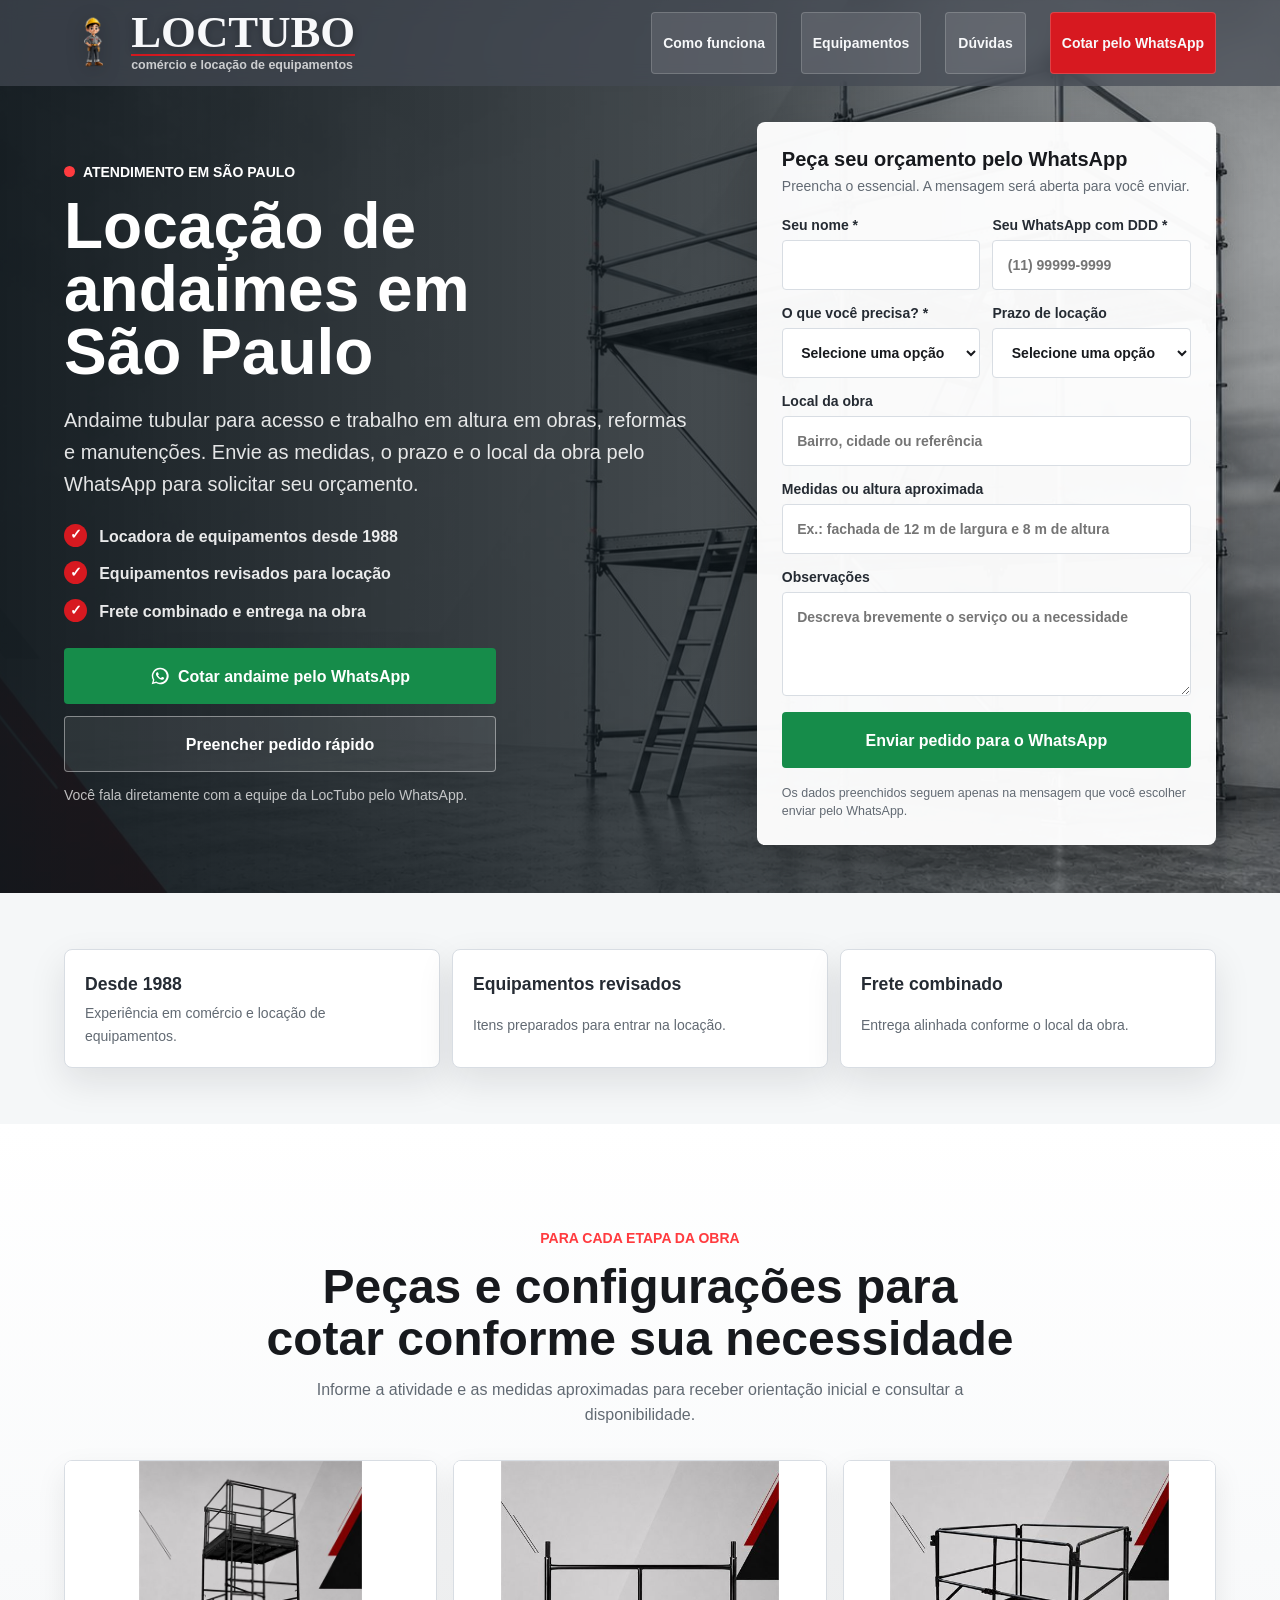
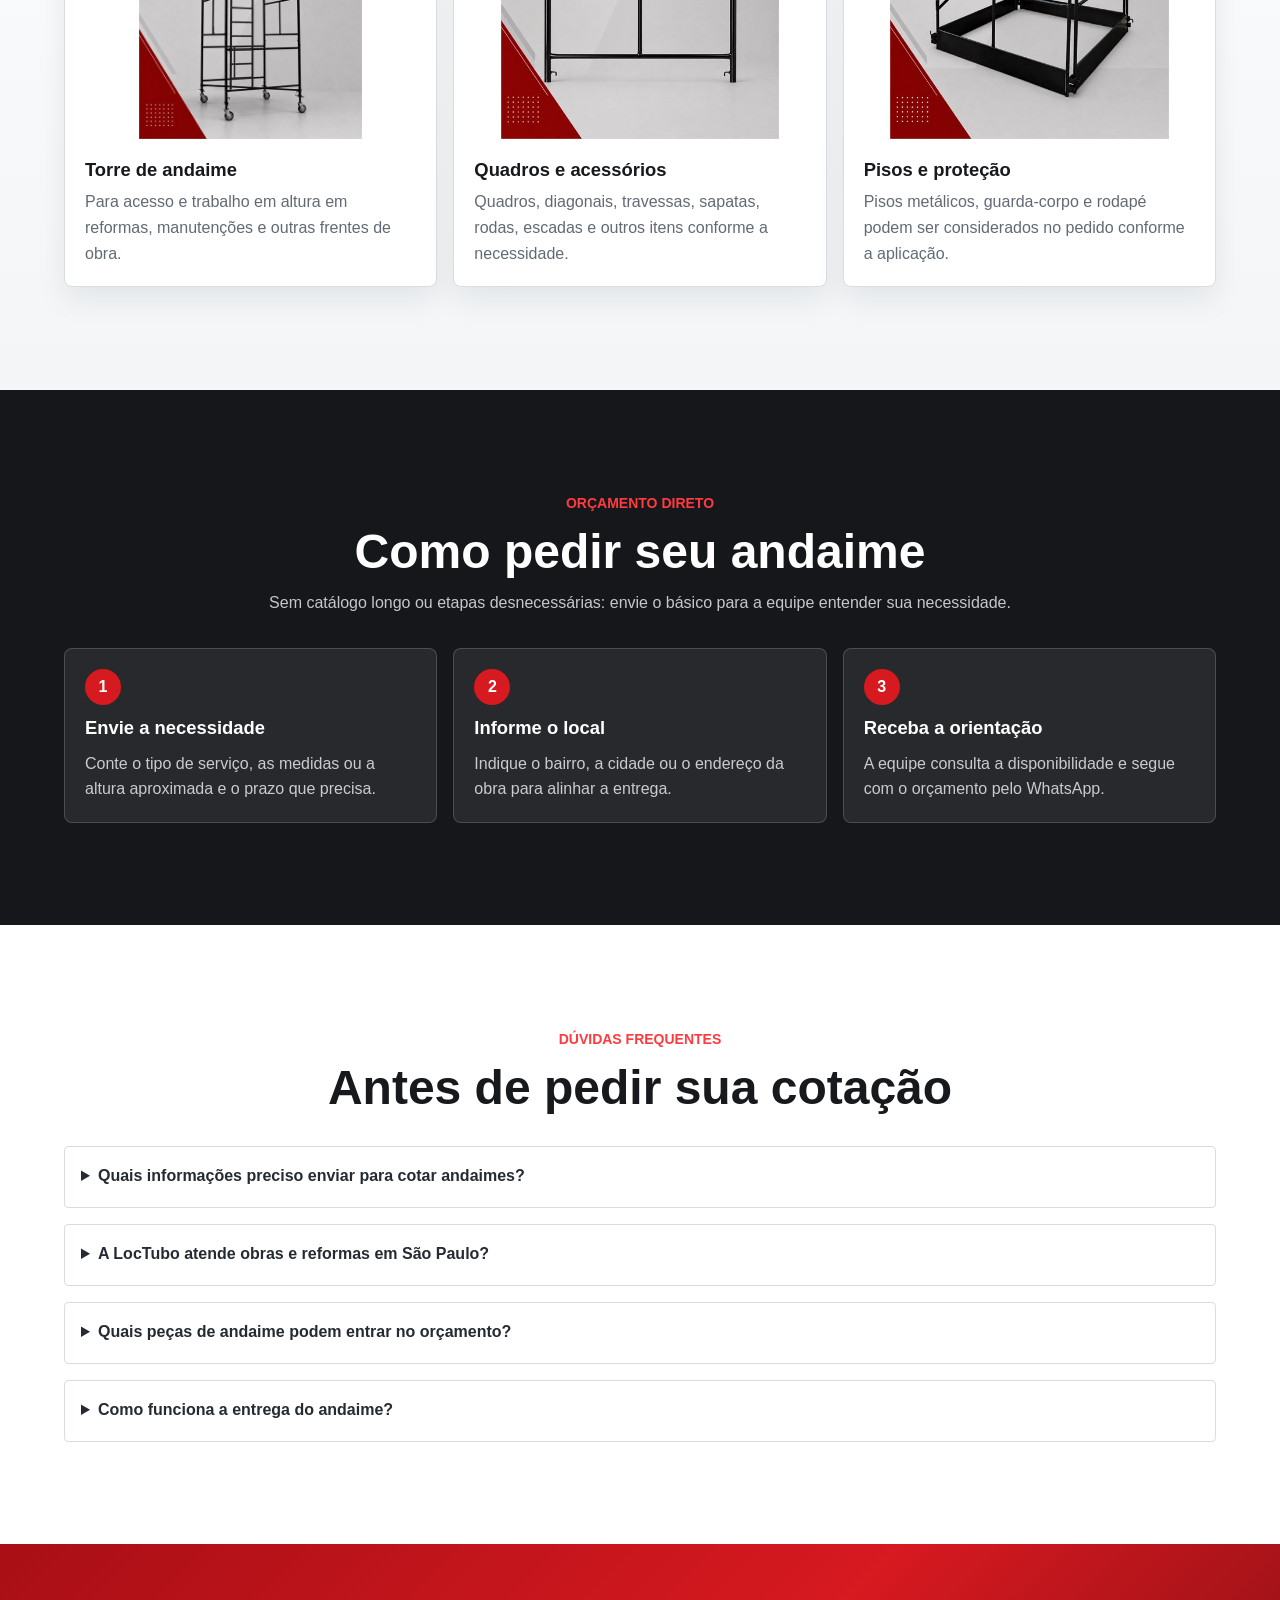
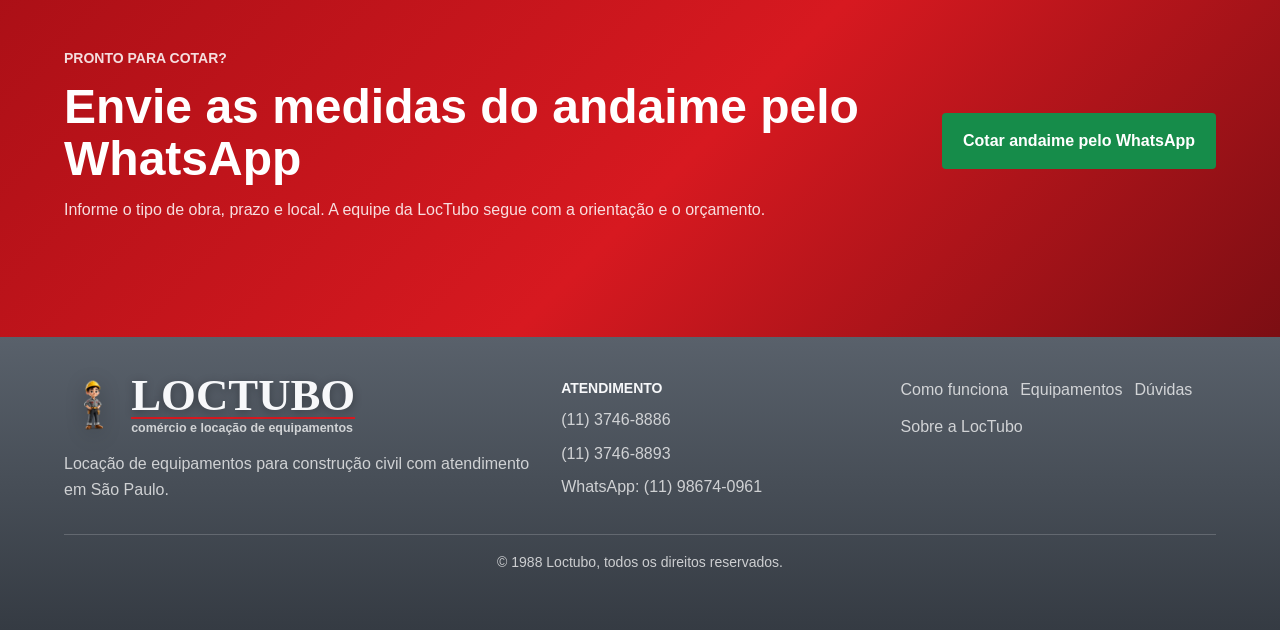
==== locacao-andaimes-sao-paulo.html @ 943aef61 "feat(marketing): prepara campanhas e conversões Adiciona quatro landing pages de campanha, eventos d" ====
<!doctype html>
<html lang="pt-BR">
  <head>
    <meta charset="utf-8">
    <meta name="viewport" content="width=device-width, initial-scale=1">
    <meta
      name="description"
      content="Locação de andaimes em São Paulo para obras, reformas e manutenções. Envie medidas, prazo e local pelo WhatsApp da LocTubo para solicitar seu orçamento."
    >
    <meta name="robots" content="index,follow">
    <meta name="theme-color" content="#10181d">
    <link rel="canonical" href="https://www.loctubo.com.br/locacao-andaimes-sao-paulo.html">
    <link rel="icon" type="image/png" sizes="32x32" href="assets/logos/favicon-32.png">
    <link rel="apple-touch-icon" sizes="180x180" href="assets/logos/apple-touch-icon-180.png">
    <meta property="og:type" content="website">
    <meta property="og:locale" content="pt_BR">
    <meta property="og:title" content="Locação de andaimes em São Paulo | LocTubo">
    <meta property="og:description" content="Solicite pelo WhatsApp a cotação de andaimes para sua obra, reforma ou manutenção em São Paulo.">
    <meta property="og:url" content="https://www.loctubo.com.br/locacao-andaimes-sao-paulo.html">
    <meta property="og:image" content="https://www.loctubo.com.br/assets/backgrounds/hero-andaime-1200.jpg">
    <meta property="og:image:width" content="1200">
    <meta property="og:image:height" content="666">
    <title>Locação de Andaimes em São Paulo | LocTubo</title>
    <link
      rel="preload"
      as="image"
      href="assets/backgrounds/hero-andaime-768.jpg"
      imagesrcset="assets/backgrounds/hero-andaime-768.jpg 768w, assets/backgrounds/hero-andaime-1200.jpg 1200w, assets/backgrounds/hero-andaime-1684.jpg 1684w"
      imagesizes="100vw"
      fetchpriority="high"
    >
    <link rel="stylesheet" href="css/styles.css?v=20260816-3">
    <link rel="stylesheet" href="css/landing-pages.css?v=20260816-3">
    <script src="js/third-party.js?v=20260816-2" defer></script>
    <script src="js/landing-pages.js?v=20260816-4" defer></script>
    <script type="application/ld+json">
      {
        "@context": "https://schema.org",
        "@graph": [
          {
            "@type": "Service",
            "name": "Locação de andaimes em São Paulo",
            "serviceType": "Locação de andaimes",
            "description": "Locação de andaimes para obras, reformas e manutenções em São Paulo.",
            "url": "https://www.loctubo.com.br/locacao-andaimes-sao-paulo.html",
            "provider": {
              "@type": "LocalBusiness",
              "name": "LocTubo",
              "telephone": "+55-11-3746-8886",
              "url": "https://www.loctubo.com.br/"
            },
            "areaServed": {
              "@type": "City",
              "name": "São Paulo"
            }
          },
          {
            "@type": "FAQPage",
            "mainEntity": [
              {
                "@type": "Question",
                "name": "Quais informações preciso enviar para cotar andaimes?",
                "acceptedAnswer": {
                  "@type": "Answer",
                  "text": "Envie pelo WhatsApp o tipo de serviço, as medidas ou a altura aproximada, o prazo de locação e o local da obra. Se ainda tiver dúvidas sobre o equipamento, descreva a necessidade para receber orientação inicial."
                }
              },
              {
                "@type": "Question",
                "name": "A LocTubo atende obras e reformas em São Paulo?",
                "acceptedAnswer": {
                  "@type": "Answer",
                  "text": "A LocTubo atende em São Paulo. Informe o endereço ou a região da obra no pedido para combinar a entrega."
                }
              },
              {
                "@type": "Question",
                "name": "Quais peças de andaime podem entrar no orçamento?",
                "acceptedAnswer": {
                  "@type": "Answer",
                  "text": "O orçamento pode considerar torre, quadros, diagonais, travessas, pisos metálicos, sapatas, rodas, escadas, guarda-corpo e rodapé, conforme a necessidade e a disponibilidade."
                }
              },
              {
                "@type": "Question",
                "name": "Como funciona a entrega do andaime?",
                "acceptedAnswer": {
                  "@type": "Answer",
                  "text": "O frete é combinado conforme o local da obra e os equipamentos solicitados. Envie a região pelo WhatsApp para receber a orientação no orçamento."
                }
              }
            ]
          }
        ]
      }
    </script>
  </head>
  <body class="landing-page landing-page--andaimes" data-campaign="locacao_andaimes_sao_paulo" data-service="Locação de andaimes">
    <a class="skip-link" href="#main-content">Pular para o conteúdo principal</a>

    <header class="site-header" data-header>
      <a class="brand" href="index.html" aria-label="LocTubo, página inicial">
        <img class="brand__logo" src="assets/logos/isotipo-loctubo-128.png" width="128" height="128" decoding="async" alt="">
        <span class="brand__text">
          <strong>LOCTUBO</strong>
          <small>comércio e locação de equipamentos</small>
        </span>
      </a>

      <button class="menu-button" type="button" data-menu-toggle="#primary-menu" aria-controls="primary-menu" aria-expanded="false" aria-label="Abrir menu">
        <span></span>
        <span></span>
        <span></span>
      </button>

      <nav class="site-nav" id="primary-menu" aria-label="Navegação desta página">
        <a href="#como-funciona">Como funciona</a>
        <a href="#equipamentos">Equipamentos</a>
        <a href="#duvidas">Dúvidas</a>
        <a
          class="site-nav__cta"
          href="https://wa.me/5511986740961?text=Ol%C3%A1%2C%20gostaria%20de%20cotar%20andaime%20para%20uma%20obra%20em%20S%C3%A3o%20Paulo."
          target="_blank"
          rel="noopener"
          data-whatsapp-cta
          data-cta-location="header"
        >Cotar pelo WhatsApp</a>
      </nav>
    </header>

    <main id="main-content">
      <section class="landing-hero" aria-labelledby="hero-title">
        <div class="container landing-hero__layout">
          <div class="landing-hero__copy">
            <p class="eyebrow landing-hero__eyebrow">Atendimento em São Paulo</p>
            <h1 id="hero-title">Locação de andaimes em São Paulo</h1>
            <p>
              Andaime tubular para acesso e trabalho em altura em obras, reformas e manutenções. Envie as medidas,
              o prazo e o local da obra pelo WhatsApp para solicitar seu orçamento.
            </p>
            <ul class="landing-hero__checks">
              <li>Locadora de equipamentos desde 1988</li>
              <li>Equipamentos revisados para locação</li>
              <li>Frete combinado e entrega na obra</li>
            </ul>
            <div class="landing-actions" aria-label="Ações para orçamento">
              <a
                class="landing-button landing-button--whatsapp"
                href="https://wa.me/5511986740961?text=Ol%C3%A1%2C%20gostaria%20de%20cotar%20andaime%20para%20uma%20obra%20em%20S%C3%A3o%20Paulo."
                target="_blank"
                rel="noopener"
                data-whatsapp-cta
                data-cta-location="hero"
              >
                <svg class="landing-button__icon" aria-hidden="true" viewBox="0 0 24 24" focusable="false">
                  <path d="M12.04 2a9.83 9.83 0 0 0-8.49 14.8L2 22l5.35-1.5A9.96 9.96 0 1 0 12.04 2Zm0 17.97a8.04 8.04 0 0 1-4.1-1.12l-.3-.18-3.18.89.86-3.1-.2-.32a8.04 8.04 0 1 1 6.92 3.83Zm4.41-6.04c-.24-.12-1.42-.7-1.64-.78-.22-.08-.38-.12-.54.12-.16.24-.62.78-.76.94-.14.16-.28.18-.52.06-.24-.12-1.02-.38-1.94-1.22-.72-.64-1.2-1.44-1.34-1.68-.14-.24-.02-.37.1-.49.11-.11.24-.28.36-.42.12-.14.16-.24.24-.4.08-.16.04-.3-.02-.42-.06-.12-.54-1.3-.74-1.78-.2-.47-.4-.4-.54-.4h-.46c-.16 0-.42.06-.64.3-.22.24-.84.82-.84 2s.86 2.32.98 2.48c.12.16 1.7 2.6 4.12 3.65.58.25 1.03.4 1.38.5.58.18 1.1.15 1.52.09.46-.07 1.42-.58 1.62-1.14.2-.56.2-1.04.14-1.14-.06-.1-.22-.16-.46-.28Z"></path>
                </svg>
                Cotar andaime pelo WhatsApp
              </a>
              <a class="landing-button landing-button--outline" href="#orcamento">Preencher pedido rápido</a>
              <p class="landing-hero__note">Você fala diretamente com a equipe da LocTubo pelo WhatsApp.</p>
            </div>
          </div>

          <form class="landing-lead-form" id="orcamento" data-lead-form data-service="Locação de andaimes" data-form-name="andaimes_quote" data-form-variant="hero" data-whatsapp-number="5511986740961" novalidate>
            <p class="landing-lead-form__heading">
              <strong>Peça seu orçamento pelo WhatsApp</strong>
              <span>Preencha o essencial. A mensagem será aberta para você enviar.</span>
            </p>
            <div class="landing-form-grid">
              <label>
                Seu nome *
                <input name="nome" type="text" autocomplete="name" required>
              </label>
              <label>
                Seu WhatsApp com DDD *
                <input name="telefone" type="tel" inputmode="tel" autocomplete="tel" placeholder="(11) 99999-9999" required>
              </label>
              <label>
                O que você precisa? *
                <select name="necessidade" required>
                  <option value="" selected disabled>Selecione uma opção</option>
                  <option>Torre de andaime</option>
                  <option>Andaime fachadeiro</option>
                  <option>Peças ou acessórios</option>
                  <option>Não sei qual equipamento preciso</option>
                </select>
              </label>
              <label>
                Prazo de locação
                <select name="prazo">
                  <option value="" selected disabled>Selecione uma opção</option>
                  <option>1 dia</option>
                  <option>3 dias</option>
                  <option>5 dias</option>
                  <option>7 dias</option>
                  <option>15 dias</option>
                  <option>30 dias</option>
                </select>
              </label>
              <label class="landing-form-wide">
                Local da obra
                <input name="local" type="text" autocomplete="street-address" placeholder="Bairro, cidade ou referência">
              </label>
              <label class="landing-form-wide">
                Medidas ou altura aproximada
                <input name="medidas" type="text" placeholder="Ex.: fachada de 12 m de largura e 8 m de altura">
              </label>
              <label class="landing-form-wide">
                Observações
                <textarea name="detalhes" placeholder="Descreva brevemente o serviço ou a necessidade"></textarea>
              </label>
            </div>
            <p class="landing-form-feedback" data-form-feedback role="alert" hidden></p>
            <button class="landing-button landing-button--whatsapp" type="submit">Enviar pedido para o WhatsApp</button>
            <p class="landing-form-privacy">Os dados preenchidos seguem apenas na mensagem que você escolher enviar pelo WhatsApp.</p>
            <noscript>
              <p class="landing-form-privacy">
                Para cotar sem formulário, fale pelo
                <a href="https://wa.me/5511986740961?text=Ol%C3%A1%2C%20gostaria%20de%20cotar%20andaime%20para%20uma%20obra%20em%20S%C3%A3o%20Paulo." target="_blank" rel="noopener">WhatsApp da LocTubo</a>.
              </p>
            </noscript>
          </form>
        </div>
      </section>

      <section class="landing-proof-section" aria-label="Diferenciais da LocTubo">
        <div class="container landing-proof-strip">
          <article class="landing-proof">
            <strong>Desde 1988</strong>
            <span>Experiência em comércio e locação de equipamentos.</span>
          </article>
          <article class="landing-proof">
            <strong>Equipamentos revisados</strong>
            <span>Itens preparados para entrar na locação.</span>
          </article>
          <article class="landing-proof">
            <strong>Frete combinado</strong>
            <span>Entrega alinhada conforme o local da obra.</span>
          </article>
        </div>
      </section>

      <section class="landing-section landing-solutions" id="equipamentos" aria-labelledby="equipamentos-title">
        <div class="container">
          <div class="landing-section__heading">
            <p class="eyebrow">Para cada etapa da obra</p>
            <h2 id="equipamentos-title">Peças e configurações para cotar conforme sua necessidade</h2>
            <p>Informe a atividade e as medidas aproximadas para receber orientação inicial e consultar a disponibilidade.</p>
          </div>
          <div class="landing-solution-grid">
            <article class="landing-solution-card">
              <picture>
                <source srcset="assets/imagens-catalogo/otimizadas/torre-andaime-480.jpg 480w, assets/imagens-catalogo/otimizadas/torre-andaime-960.jpg 960w" sizes="(min-width: 42rem) 33vw, 100vw" type="image/jpeg">
                <img src="assets/imagens-catalogo/torre-andaime.png" width="1122" height="1402" loading="lazy" decoding="async" alt="Torre de andaime">
              </picture>
              <div class="landing-solution-card__body">
                <h3>Torre de andaime</h3>
                <p>Para acesso e trabalho em altura em reformas, manutenções e outras frentes de obra.</p>
              </div>
            </article>
            <article class="landing-solution-card">
              <picture>
                <source srcset="assets/imagens-catalogo/otimizadas/quadro-andaime-480.jpg 480w, assets/imagens-catalogo/otimizadas/quadro-andaime-960.jpg 960w" sizes="(min-width: 42rem) 33vw, 100vw" type="image/jpeg">
                <img src="assets/imagens-catalogo/quadro-andaime.png" width="1254" height="1254" loading="lazy" decoding="async" alt="Quadro para andaime">
              </picture>
              <div class="landing-solution-card__body">
                <h3>Quadros e acessórios</h3>
                <p>Quadros, diagonais, travessas, sapatas, rodas, escadas e outros itens conforme a necessidade.</p>
              </div>
            </article>
            <article class="landing-solution-card">
              <picture>
                <source srcset="assets/imagens-catalogo/otimizadas/guarda-corpo-andaime-480.jpg 480w, assets/imagens-catalogo/otimizadas/guarda-corpo-andaime-960.jpg 960w" sizes="(min-width: 42rem) 33vw, 100vw" type="image/jpeg">
                <img src="assets/imagens-catalogo/guarda-corpo-andaime.png" width="1254" height="1254" loading="lazy" decoding="async" alt="Guarda-corpo para andaime">
              </picture>
              <div class="landing-solution-card__body">
                <h3>Pisos e proteção</h3>
                <p>Pisos metálicos, guarda-corpo e rodapé podem ser considerados no pedido conforme a aplicação.</p>
              </div>
            </article>
          </div>
        </div>
      </section>

      <section class="landing-section landing-how" id="como-funciona" aria-labelledby="como-funciona-title" data-side-reveal="left">
        <div class="container">
          <div class="landing-section__heading">
            <p class="eyebrow">Orçamento direto</p>
            <h2 id="como-funciona-title">Como pedir seu andaime</h2>
            <p>Sem catálogo longo ou etapas desnecessárias: envie o básico para a equipe entender sua necessidade.</p>
          </div>
          <div class="landing-steps">
            <article>
              <span>1</span>
              <h3>Envie a necessidade</h3>
              <p>Conte o tipo de serviço, as medidas ou a altura aproximada e o prazo que precisa.</p>
            </article>
            <article>
              <span>2</span>
              <h3>Informe o local</h3>
              <p>Indique o bairro, a cidade ou o endereço da obra para alinhar a entrega.</p>
            </article>
            <article>
              <span>3</span>
              <h3>Receba a orientação</h3>
              <p>A equipe consulta a disponibilidade e segue com o orçamento pelo WhatsApp.</p>
            </article>
          </div>
        </div>
      </section>

      <section class="landing-section landing-faq" id="duvidas" aria-labelledby="duvidas-title">
        <div class="container">
          <div class="landing-section__heading">
            <p class="eyebrow">Dúvidas frequentes</p>
            <h2 id="duvidas-title">Antes de pedir sua cotação</h2>
          </div>
          <div class="landing-faq-layout">
            <details>
              <summary>Quais informações preciso enviar para cotar andaimes?</summary>
              <p>Envie pelo WhatsApp o tipo de serviço, as medidas ou a altura aproximada, o prazo de locação e o local da obra. Se ainda tiver dúvidas sobre o equipamento, descreva a necessidade para receber orientação inicial.</p>
            </details>
            <details>
              <summary>A LocTubo atende obras e reformas em São Paulo?</summary>
              <p>A LocTubo atende em São Paulo. Informe o endereço ou a região da obra no pedido para combinar a entrega.</p>
            </details>
            <details>
              <summary>Quais peças de andaime podem entrar no orçamento?</summary>
              <p>O orçamento pode considerar torre, quadros, diagonais, travessas, pisos metálicos, sapatas, rodas, escadas, guarda-corpo e rodapé, conforme a necessidade e a disponibilidade.</p>
            </details>
            <details>
              <summary>Como funciona a entrega do andaime?</summary>
              <p>O frete é combinado conforme o local da obra e os equipamentos solicitados. Envie a região pelo WhatsApp para receber a orientação no orçamento.</p>
            </details>
          </div>
        </div>
      </section>

      <section class="landing-section landing-contact-band" aria-labelledby="contato-title">
        <div class="container landing-contact-band__layout">
          <div>
            <p class="eyebrow">Pronto para cotar?</p>
            <h2 id="contato-title">Envie as medidas do andaime pelo WhatsApp</h2>
            <p>Informe o tipo de obra, prazo e local. A equipe da LocTubo segue com a orientação e o orçamento.</p>
          </div>
          <a
            class="landing-button landing-button--whatsapp"
            href="https://wa.me/5511986740961?text=Ol%C3%A1%2C%20gostaria%20de%20cotar%20andaime%20para%20uma%20obra%20em%20S%C3%A3o%20Paulo."
            target="_blank"
            rel="noopener"
            data-whatsapp-cta
            data-cta-location="final_cta"
          >Cotar andaime pelo WhatsApp</a>
        </div>
      </section>
    </main>

    <footer class="site-footer landing-footer">
      <div class="container footer-grid">
        <div class="footer-brand">
          <a class="brand brand--footer" href="index.html" aria-label="LocTubo, página inicial">
            <img class="brand__logo" src="assets/logos/isotipo-loctubo-128.png" width="128" height="128" loading="lazy" decoding="async" alt="">
            <span class="brand__text">
              <strong>LOCTUBO</strong>
              <small>comércio e locação de equipamentos</small>
            </span>
          </a>
          <p>Locação de equipamentos para construção civil com atendimento em São Paulo.</p>
        </div>
        <address class="footer-column">
          <strong>Atendimento</strong>
          <a href="tel:+551137468886" data-track-call data-cta-location="footer">(11) 3746-8886</a>
          <a href="tel:+551137468893" data-track-call data-cta-location="footer">(11) 3746-8893</a>
          <a href="https://wa.me/5511986740961?text=Ol%C3%A1%2C%20gostaria%20de%20cotar%20andaime%20para%20uma%20obra%20em%20S%C3%A3o%20Paulo." target="_blank" rel="noopener" data-whatsapp-cta data-cta-location="footer">WhatsApp: (11) 98674-0961</a>
        </address>
        <nav class="footer-column landing-footer__links" aria-label="Navegação do rodapé">
          <a href="#como-funciona">Como funciona</a>
          <a href="#equipamentos">Equipamentos</a>
          <a href="#duvidas">Dúvidas</a>
          <a href="sobre.html">Sobre a LocTubo</a>
        </nav>
      </div>
      <div class="container footer-bottom">
        <span>© 1988 Loctubo, todos os direitos reservados.</span>
      </div>
    </footer>

    <button class="scroll-top" type="button" data-scroll-top aria-label="Voltar ao topo">
      <svg aria-hidden="true" viewBox="0 0 24 24" focusable="false">
        <path d="M12 5 5 12l1.4 1.4 4.6-4.6V20h2V8.8l4.6 4.6L19 12z"></path>
      </svg>
    </button>

  </body>
</html>
---- css/styles.css ----
/* Tokens */
:root {
  --color-bg: #f3f4f6;
  --color-surface: #ffffff;
  --color-surface-strong: #e8ebef;
  --color-ink: #17191d;
  --color-muted: #626a73;
  --color-line: #d8dde3;
  --color-primary: #d71920;
  --color-primary-dark: #a90f16;
  --color-secondary: #4b5563;
  --color-secondary-dark: #252b33;
  --color-accent: #ff3b3f;
  --color-dark: #15171b;
  --color-dark-soft: #242830;
  --color-chrome: #454b54;
  --color-chrome-strong: #353b43;
  --color-chrome-soft: #59616b;
  --color-chrome-hover: #4f5660;
  --color-chrome-text: #f7f8fa;
  --color-chrome-muted: rgb(255 255 255 / 74%);
  --color-chrome-line: rgb(255 255 255 / 18%);
  --color-chrome-header: rgb(69 75 84 / 70%);
  --color-chrome-panel: rgb(69 75 84 / 94%);
  --color-chrome-glass: rgb(255 255 255 / 10%);
  --shadow-chrome: 0 12px 30px rgb(28 32 38 / 18%);

  --font-sans: Arial, Helvetica, sans-serif;
  --text-sm: 0.875rem;
  --text-base: 1rem;
  --text-md: 1.125rem;
  --title-sm: 1.45rem;
  --title-md: 2rem;
  --title-lg: 2.25rem;

  --space-1: 0.25rem;
  --space-2: 0.5rem;
  --space-3: 0.75rem;
  --space-4: 1rem;
  --space-5: 1.25rem;
  --space-6: 1.5rem;
  --space-8: 2rem;
  --space-10: 2.5rem;
  --space-12: 3rem;
  --space-16: 4rem;

  --radius-sm: 0.25rem;
  --radius-md: 0.5rem;
  --shadow-soft: 0 18px 50px rgb(16 24 29 / 14%);
  --container: 72rem;
  --header-height: 4.75rem;
  --anchor-offset: var(--header-height);
  --bg-metal-diamond: url("../assets/backgrounds/bg-TexturaMetalDiamante.jpg");
  --transition-fast: 180ms ease;
}

/* Base */
* {
  box-sizing: border-box;
}

html {
  scroll-behavior: smooth;
  -webkit-text-size-adjust: 100%;
  text-size-adjust: 100%;
  width: 100%;
  overflow-x: hidden;
}

body {
  width: 100%;
  max-width: 100dvw;
  margin: 0;
  background: var(--color-bg);
  color: var(--color-ink);
  font-family: var(--font-sans);
  font-size: var(--text-base);
  line-height: 1.6;
  overflow-x: hidden;
}

body.menu-open {
  overflow: hidden;
}

body.details-open,
body.photo-viewer-open {
  overflow: hidden;
}

img {
  display: block;
  height: auto;
  max-width: 100%;
}

a {
  color: inherit;
  text-decoration: none;
}

button,
input,
select,
textarea {
  font: inherit;
  min-width: 0;
}

button {
  overflow-wrap: anywhere;
}

:where(a, button, input, select, textarea):focus-visible {
  outline: 3px solid var(--color-accent);
  outline-offset: 3px;
}

.skip-link {
  position: fixed;
  top: var(--space-3);
  left: var(--space-3);
  z-index: 100;
  border-radius: var(--radius-sm);
  background: var(--color-primary);
  color: #ffffff;
  padding: var(--space-3) var(--space-4);
  font-weight: 800;
  transform: translateY(-160%);
  transition: transform var(--transition-fast);
}

.skip-link:focus-visible {
  transform: translateY(0);
}

.anchor-target {
  display: block;
  height: 0;
  scroll-margin-top: var(--anchor-offset);
}

.container {
  width: min(calc(100% - 2rem), var(--container));
  margin-inline: auto;
}

/* Header and navigation */
.site-header {
  position: fixed;
  inset: 0 0 auto;
  z-index: 50;
  display: flex;
  width: 100%;
  max-width: none;
  min-height: var(--header-height);
  align-items: center;
  justify-content: space-between;
  gap: var(--space-3);
  padding: var(--space-3) max(1rem, calc((100vw - var(--container)) / 2));
  color: var(--color-chrome-text);
  background: var(--color-chrome-header);
  backdrop-filter: blur(10px);
  transition: background var(--transition-fast), box-shadow var(--transition-fast);
}

.site-header.is-open {
  gap: var(--space-3);
  z-index: 70;
  background: var(--color-chrome);
  box-shadow: none;
  backdrop-filter: none;
}

.site-header.is-open .brand {
  visibility: visible;
}

.site-header.is-scrolled {
  background: var(--color-chrome-panel);
  box-shadow: var(--shadow-chrome);
  backdrop-filter: blur(14px);
}

.brand {
  display: inline-grid;
  grid-template-columns: auto minmax(0, auto);
  align-items: end;
  gap: 0.55rem;
  width: fit-content;
  max-width: calc(100vw - 5.75rem);
  min-width: 0;
}

.brand__mark {
  display: grid;
  width: 2.6rem;
  height: 2.6rem;
  flex: 0 0 auto;
  place-items: center;
  border: 2px solid currentColor;
  border-radius: var(--radius-sm);
  background: var(--color-primary);
  color: var(--color-chrome-text);
  font-weight: 800;
  line-height: 1;
}

.brand__logo {
  width: 3.15rem;
  height: 3.15rem;
  flex: 0 0 auto;
  object-fit: contain;
  border-radius: 0;
  background: transparent;
  padding: 0;
  filter: drop-shadow(0 4px 10px rgb(0 0 0 / 22%));
}

.brand__text {
  position: relative;
  display: inline-grid;
  width: max-content;
  max-width: 100%;
  min-width: 0;
}

.brand strong,
.brand small {
  display: block;
}

.brand strong {
  color: var(--color-chrome-text);
  font-family: Georgia, "Times New Roman", serif;
  font-size: 1.55rem;
  font-weight: 900;
  letter-spacing: 0;
  line-height: 0.82;
  text-shadow: 0 2px 10px rgb(0 0 0 / 30%);
  width: max-content;
  max-width: 100%;
}

.brand strong::after {
  display: block;
  width: 100%;
  height: 0.12rem;
  margin-top: 0.22rem;
  background: var(--color-primary);
  content: "";
}

.brand small {
  margin-top: 0.18rem;
  color: var(--color-chrome-muted);
  font-size: 0.52rem;
  font-weight: 700;
  line-height: 1.05;
  text-transform: lowercase;
  white-space: nowrap;
}

.menu-button {
  position: relative;
  z-index: 62;
  display: inline-grid;
  width: 2.75rem;
  height: 2.75rem;
  flex: 0 0 2.75rem;
  place-content: center;
  gap: 0.28rem;
  border: 1px solid var(--color-chrome-line);
  border-radius: var(--radius-sm);
  background: var(--color-chrome-glass);
  color: var(--color-chrome-text);
  cursor: pointer;
}

.menu-button span {
  display: block;
  width: 1.25rem;
  height: 2px;
  background: currentColor;
  transition: transform var(--transition-fast), opacity var(--transition-fast);
}

.menu-button[aria-expanded="true"] span:nth-child(1) {
  transform: translateY(0.42rem) rotate(45deg);
}

.menu-button[aria-expanded="true"] span:nth-child(2) {
  opacity: 0;
}

.menu-button[aria-expanded="true"] span:nth-child(3) {
  transform: translateY(-0.42rem) rotate(-45deg);
}

.site-nav {
  position: fixed;
  inset: var(--header-height) 0 0;
  z-index: 55;
  display: grid;
  width: 100%;
  max-width: none;
  align-content: start;
  justify-items: stretch;
  gap: var(--space-3);
  min-height: calc(100dvh - var(--header-height));
  overflow-y: auto;
  padding: var(--space-8) var(--space-4) var(--space-8);
  background: var(--color-chrome);
  color: var(--color-chrome-text);
  opacity: 0;
  pointer-events: none;
  transform: translateY(-0.75rem);
  transition: opacity var(--transition-fast), transform var(--transition-fast);
}

.site-nav.is-open {
  opacity: 1;
  pointer-events: auto;
  transform: translateY(0);
}

.site-nav a {
  position: relative;
  display: flex;
  min-height: 3.95rem;
  flex-direction: column;
  align-items: center;
  justify-content: center;
  gap: 0.42rem;
  overflow: hidden;
  border: 1px solid var(--color-chrome-line);
  border-radius: var(--radius-md);
  background: var(--color-chrome-strong);
  padding: var(--space-4);
  font-size: var(--text-md);
  font-weight: 700;
  text-align: center;
  overflow-wrap: anywhere;
  transition: background var(--transition-fast), border-color var(--transition-fast), color var(--transition-fast), transform var(--transition-fast), box-shadow var(--transition-fast);
}

.site-nav a::before {
  position: absolute;
  inset: 0;
  background: linear-gradient(180deg, rgb(215 25 32 / 18%) 0%, transparent 70%);
  content: "";
  opacity: 0;
  transition: opacity var(--transition-fast);
}

.site-nav a:hover,
.site-nav a:focus-visible {
  border-color: rgb(215 25 32 / 72%);
  background: var(--color-chrome-hover);
  color: var(--color-chrome-text);
  box-shadow: 0 14px 30px rgb(0 0 0 / 20%);
  transform: translateY(-2px);
}

.site-nav a:hover::before,
.site-nav a:focus-visible::before {
  opacity: 1;
}

.site-nav__icon {
  position: relative;
  z-index: 1;
  width: 1.32rem;
  height: 1.32rem;
  flex: 0 0 auto;
  fill: currentColor;
  transition: color var(--transition-fast), transform var(--transition-fast);
}

.site-nav a:hover .site-nav__icon,
.site-nav a:focus-visible .site-nav__icon {
  color: var(--color-accent);
  transform: translateY(-1px) scale(1.08);
}

.site-nav__cta {
  border-color: var(--color-chrome-line);
  background: var(--color-chrome-strong);
  color: var(--color-chrome-text);
}

/* Hero */
.hero {
  position: relative;
  min-height: max(42rem, 100svh);
  overflow: hidden;
  color: #ffffff;
}

.hero-carousel,
.hero-carousel__image,
.hero__shade {
  position: absolute;
  inset: 0;
  width: 100%;
  height: 100%;
}

.hero-carousel {
  background: var(--color-dark);
}

.hero-carousel__image {
  height: 100%;
  object-fit: cover;
  object-position: 66% center;
  opacity: 0;
  transform: scale(1.04);
  transition: opacity 900ms ease, transform 6500ms ease;
}

.hero-carousel__image:nth-child(1) {
  object-position: 70% center;
}

.hero-carousel__image:nth-child(2),
.hero-carousel__image:nth-child(3) {
  object-position: 63% center;
}

.hero-carousel__image.is-active {
  opacity: 1;
  transform: scale(1);
}

.hero__shade {
  background:
    linear-gradient(90deg, rgb(16 24 29 / 96%) 0%, rgb(16 24 29 / 78%) 58%, rgb(16 24 29 / 36%) 100%),
    linear-gradient(0deg, rgb(16 24 29 / 74%) 0%, rgb(16 24 29 / 16%) 48%, rgb(16 24 29 / 44%) 100%);
}

.hero__content {
  position: relative;
  z-index: 1;
  display: grid;
  min-height: max(42rem, 100svh);
  align-content: end;
  gap: var(--space-5);
  padding-top: calc(var(--header-height) + var(--space-6));
  padding-bottom: var(--space-8);
}

.hero-carousel__dots {
  display: flex;
  align-items: center;
  margin-inline: -0.75rem;
  min-height: 2.75rem;
}

.hero-carousel__dot {
  position: relative;
  width: 2.75rem;
  height: 2.75rem;
  border: 0;
  background: transparent;
  padding: 0;
}

.hero-carousel__dot::after {
  position: absolute;
  inset: 50% 0.38rem auto;
  height: 0.25rem;
  border-radius: 999px;
  background: rgb(255 255 255 / 34%);
  content: "";
  transform: translateY(-50%);
}

.hero-carousel__dot.is-active::after {
  background: var(--color-accent);
}

.hero__copy {
  min-width: 0;
  max-width: 52rem;
}

.hero__copy h1 {
  max-width: 15ch;
  overflow-wrap: anywhere;
}

.eyebrow {
  margin: 0 0 var(--space-3);
  color: var(--color-accent);
  font-size: var(--text-sm);
  font-weight: 800;
  text-transform: uppercase;
  overflow-wrap: anywhere;
}

h1,
h2,
h3,
p {
  margin-top: 0;
  overflow-wrap: anywhere;
}

h1 {
  margin-bottom: var(--space-5);
  font-size: var(--title-lg);
  line-height: 1.02;
}

h2 {
  margin-bottom: var(--space-4);
  font-size: var(--title-md);
  line-height: 1.08;
}

h3 {
  margin-bottom: var(--space-2);
  font-size: 1.15rem;
  line-height: 1.2;
}

.hero__copy > p {
  max-width: 42rem;
  color: rgb(255 255 255 / 86%);
  font-size: var(--text-md);
  overflow-wrap: anywhere;
}

.search-panel {
  display: grid;
  gap: var(--space-2);
  max-width: 42rem;
  margin-top: var(--space-8);
}

.search-panel label,
.quote-form label {
  font-size: var(--text-sm);
  font-weight: 700;
}

.search-panel__row {
  display: grid;
  gap: var(--space-3);
}

.search-panel input,
.quote-form input,
.quote-form select,
.quote-form textarea {
  width: 100%;
  border: 1px solid var(--color-line);
  border-radius: var(--radius-sm);
  background: #ffffff;
  color: var(--color-ink);
  min-height: 3.25rem;
  padding: 0.85rem 1rem;
}

.quote-form option:disabled {
  color: var(--color-muted);
}

.button {
  display: inline-flex;
  max-width: 100%;
  min-height: 3.1rem;
  align-items: center;
  justify-content: center;
  gap: var(--space-2);
  border: 1px solid transparent;
  border-radius: var(--radius-sm);
  padding: 0.85rem 1.2rem;
  font-weight: 800;
  line-height: 1.2;
  text-align: center;
  overflow-wrap: anywhere;
  cursor: pointer;
  transition: background var(--transition-fast), border-color var(--transition-fast), transform var(--transition-fast);
}

.button__icon {
  width: 1.1rem;
  height: 1.1rem;
  flex: 0 0 auto;
  fill: currentColor;
}

.button:hover {
  transform: translateY(-1px);
}

.button--primary {
  background: var(--color-primary);
  color: #ffffff;
}

.button--primary:hover {
  background: var(--color-primary-dark);
}

.button--light {
  border-color: rgb(255 255 255 / 34%);
  background: rgb(255 255 255 / 12%);
  color: #ffffff;
}

.button--secondary {
  border-color: var(--color-secondary);
  background: transparent;
  color: var(--color-secondary-dark);
}

.button--secondary:hover {
  background: var(--color-secondary);
  color: #ffffff;
}

.button--disabled,
.button--disabled:hover {
  border-color: var(--color-line);
  background: var(--color-surface-strong);
  color: var(--color-muted);
  cursor: not-allowed;
  transform: none;
}

.hero__actions {
  display: grid;
  grid-template-columns: 1fr;
  gap: var(--space-3);
  margin-top: var(--space-4);
}

.hero__panel {
  min-width: 0;
  max-width: 25rem;
  border: 1px solid rgb(255 255 255 / 16%);
  border-radius: var(--radius-md);
  background: rgb(16 24 29 / 72%);
  padding: var(--space-5);
  box-shadow: var(--shadow-soft);
  backdrop-filter: blur(12px);
}

.hero__panel strong {
  display: block;
  margin-bottom: var(--space-3);
  font-size: 1.25rem;
}

.hero-social__links {
  display: grid;
  gap: var(--space-3);
}

.hero-social__links a {
  display: flex;
  align-items: center;
  gap: var(--space-3);
  border: 1px solid rgb(255 255 255 / 14%);
  border-radius: var(--radius-sm);
  background: rgb(255 255 255 / 8%);
  padding: var(--space-3);
  color: rgb(255 255 255 / 86%);
  font-weight: 800;
  transition: background var(--transition-fast), transform var(--transition-fast);
}

.hero-social__links a:hover {
  background: rgb(255 255 255 / 16%);
  transform: translateX(3px);
}

.hero-social__links svg {
  width: 1.4rem;
  height: 1.4rem;
  flex: 0 0 auto;
  fill: currentColor;
}

/* Sections */
.section {
  padding: var(--space-12) 0;
}

.section[id] {
  scroll-margin-top: var(--anchor-offset);
}

.section--tight {
  background:
    linear-gradient(180deg, rgb(245 247 248 / 86%) 0%, rgb(245 247 248 / 72%) 100%),
    var(--bg-metal-diamond) center / 24rem auto repeat;
  padding: var(--space-8) 0;
}

.section--band {
  background: var(--color-dark);
  color: #ffffff;
}

.benefits-parallax {
  position: relative;
  overflow: hidden;
  scroll-margin-top: var(--anchor-offset);
  min-height: 14rem;
  background:
    linear-gradient(180deg, rgb(16 24 29 / 12%) 0%, rgb(16 24 29 / 18%) 100%),
    url("../assets/backgrounds/banner-loctubo-1200.jpg")
      center / cover no-repeat;
  background-color: #dceff2;
}

.benefits-content {
  background:
    linear-gradient(180deg, rgb(255 255 255 / 94%) 0%, rgb(245 247 248 / 90%) 100%),
    var(--bg-metal-diamond) center / 34rem auto repeat;
  border-block: 1px solid rgb(216 224 229 / 70%);
}

.section__heading {
  min-width: 0;
  max-width: 45rem;
  margin-bottom: var(--space-8);
  text-align: left;
}

.section__heading--center {
  margin-inline: auto;
  text-align: center;
}

.section__heading p:not(.eyebrow) {
  color: var(--color-muted);
}

.section--band .section__heading p:not(.eyebrow) {
  color: rgb(255 255 255 / 74%);
}

.metrics {
  display: grid;
  gap: var(--space-3);
}

.metrics article {
  display: grid;
  min-height: 8rem;
  place-items: center;
  align-content: center;
  gap: var(--space-2);
  border: 1px solid var(--color-line);
  border-radius: var(--radius-md);
  background: var(--color-surface);
  padding: var(--space-5);
  text-align: center;
}

.metrics strong {
  color: var(--color-secondary);
  font-size: 2rem;
  line-height: 1;
}

.metrics span {
  color: var(--color-muted);
  font-weight: 700;
  text-align: center;
}

.trust-strip {
  display: grid;
  gap: var(--space-4);
  margin-top: var(--space-5);
  border: 1px solid var(--color-line);
  border-radius: var(--radius-md);
  background: var(--color-surface);
  padding: var(--space-5);
  box-shadow: 0 12px 30px rgb(16 24 29 / 7%);
}

.trust-strip p {
  margin: 0;
  color: var(--color-ink);
  line-height: 1.35;
  font-weight: 800;
}

.trust-strip ul {
  display: grid;
  gap: var(--space-2);
  margin: 0;
  padding: 0;
  list-style: none;
}

.trust-strip li {
  display: inline-flex;
  align-items: center;
  gap: var(--space-2);
  min-width: 0;
  min-height: 2.7rem;
  border: 1px solid var(--color-line);
  border-radius: var(--radius-sm);
  background: var(--color-surface-strong);
  color: var(--color-muted);
  padding: 0.55rem 0.75rem;
  font-size: var(--text-sm);
  font-weight: 800;
  line-height: 1.2;
  overflow-wrap: anywhere;
}

.trust-strip li::before {
  color: var(--color-primary);
  content: "✓";
  font-weight: 900;
}

.about-section {
  background:
    linear-gradient(180deg, var(--color-surface) 0%, var(--color-bg) 100%);
}

.about-layout {
  display: grid;
  gap: var(--space-6);
}

.about-layout .section__heading {
  max-width: none;
  margin-bottom: 0;
}

.about-story {
  display: grid;
  gap: var(--space-4);
  min-width: 0;
}

.about-story > p {
  margin: 0;
  color: var(--color-muted);
}

.about-highlights {
  display: grid;
  gap: var(--space-3);
}

.about-highlights article {
  display: grid;
  min-width: 0;
  min-height: 8.75rem;
  align-content: start;
  gap: var(--space-2);
  border: 1px solid var(--color-line);
  border-left: 4px solid var(--color-primary);
  border-radius: var(--radius-md);
  background: var(--color-surface);
  padding: var(--space-5);
}

.about-highlights strong {
  color: var(--color-ink);
  line-height: 1.25;
  overflow-wrap: anywhere;
}

.about-highlights span {
  color: var(--color-muted);
  font-size: var(--text-sm);
  line-height: 1.45;
}

.about-layout--wide {
  align-items: start;
}

.about-intro {
  display: grid;
  gap: var(--space-4);
}

.about-intro .button {
  width: fit-content;
}

.about-story--rich {
  gap: var(--space-5);
}

.about-content {
  display: grid;
  justify-items: center;
}

.about-story--center {
  width: min(100%, 60rem);
  text-align: left;
}

.about-story--center .about-panel {
  order: 1;
  padding: var(--space-8);
  text-align: center;
}

.about-story--center .about-pillars,
.about-story--center .about-values {
  display: grid;
  text-align: left;
}

.about-story--center .about-pillars article:first-child {
  order: 2;
}

.about-story--center .about-pillars article:last-child {
  order: 3;
}

.about-story--center .about-values article:first-child {
  order: 4;
}

.about-story--center .about-values article:last-child {
  order: 5;
}

.about-story--center h2,
.about-story--center h3,
.about-story--center .about-pillars span {
  text-align: inherit;
}

.about-story--center .about-panel h2 {
  text-align: center;
}

.about-section-title {
  display: grid;
  gap: var(--space-2);
}

.about-section-title h3 {
  margin: 0;
}

.about-panel,
.about-values article,
.equipment-brands {
  position: relative;
  display: grid;
  gap: var(--space-3);
  min-width: 0;
  overflow: hidden;
  border: 1px solid var(--color-line);
  border-radius: var(--radius-md);
  background: var(--color-surface);
  padding: var(--space-5);
  box-shadow: 0 12px 30px rgb(16 24 29 / 7%);
}

.about-panel::after,
.about-pillars article::after,
.about-values article::after,
.about-highlights article::after,
.equipment-brands::after {
  position: absolute;
  inset: -40% auto -40% -70%;
  width: 48%;
  background:
    linear-gradient(105deg, transparent 0%, rgb(255 255 255 / 8%) 28%, rgb(255 255 255 / 62%) 50%, rgb(255 255 255 / 10%) 72%, transparent 100%);
  content: "";
  opacity: 0;
  pointer-events: none;
  transform: skewX(-18deg);
}

.about-panel:hover::after,
.about-pillars article:hover::after,
.about-values article:hover::after,
.about-highlights article:hover::after,
.equipment-brands:hover::after {
  animation: card-shine 900ms ease;
  opacity: 1;
}

@keyframes card-shine {
  0% {
    left: -70%;
    opacity: 0;
  }

  18% {
    opacity: 0.82;
  }

  100% {
    left: 122%;
    opacity: 0;
  }
}

.about-panel h3,
.about-values h3,
.equipment-brands h3 {
  margin-bottom: 0;
}

.about-panel p,
.about-pillars p,
.about-values p,
.equipment-brands p {
  margin: 0;
  color: var(--color-muted);
}

.about-pillars,
.about-values,
.brand-logo-grid {
  display: grid;
  gap: var(--space-3);
}

.about-pillars article {
  position: relative;
  display: grid;
  gap: var(--space-3);
  min-width: 0;
  min-height: 14rem;
  align-content: center;
  overflow: hidden;
  border: 1px solid rgb(215 25 32 / 22%);
  border-radius: var(--radius-md);
  background:
    linear-gradient(135deg, #ffffff 0%, #f7f8fa 64%, rgb(215 25 32 / 7%) 100%);
  padding: var(--space-8);
  box-shadow: 0 18px 42px rgb(16 24 29 / 10%);
  transition: border-color var(--transition-fast), box-shadow var(--transition-fast), transform var(--transition-fast);
}

.about-values article {
  min-height: 16rem;
  align-content: start;
  padding: var(--space-8);
}

.about-pillars article:hover,
.about-values article:hover,
.about-panel:hover,
.equipment-brands:hover {
  border-color: rgb(215 25 32 / 34%);
  box-shadow: 0 26px 58px rgb(16 24 29 / 16%);
  transform: translateY(-3px);
}

.about-pillars span {
  color: var(--color-primary-dark);
  font-weight: 900;
  text-transform: uppercase;
}

.check-list {
  display: grid;
  gap: var(--space-2);
  margin: 0;
  padding: 0;
  list-style: none;
}

.check-list li {
  display: grid;
  grid-template-columns: auto minmax(0, 1fr);
  gap: var(--space-2);
  color: var(--color-muted);
  line-height: 1.35;
}

.check-list li::before {
  color: var(--color-primary);
  content: "✓";
  font-weight: 900;
}

.about-highlights--dense article {
  min-height: 12.5rem;
  overflow: hidden;
  transition: border-color var(--transition-fast), box-shadow var(--transition-fast), transform var(--transition-fast);
}

.about-highlights--dense article:hover {
  box-shadow: 0 24px 54px rgb(16 24 29 / 16%);
  transform: translateY(-3px);
}

.brand-logo-grid {
  grid-template-columns: repeat(2, minmax(0, 1fr));
}

.brand-logo-card {
  display: grid;
  min-height: 5.5rem;
  place-items: center;
  overflow: hidden;
  border: 1px solid rgb(98 106 115 / 16%);
  border-radius: var(--radius-sm);
  background: #ffffff;
  padding: clamp(0.75rem, 2.2vw, 1.2rem);
}

.brand-logo-card img {
  display: block;
  width: auto;
  max-width: 100%;
  height: auto;
  max-height: 3.9rem;
  object-fit: contain;
}

.brand-logo-card--wide img {
  max-width: 92%;
  max-height: 3.45rem;
}

.brand-logo-card--square img,
.brand-logo-card--compact img {
  max-width: 82%;
}

.brand-logo-card--tall img {
  max-height: 4.6rem;
}

.about-page-hero {
  position: relative;
  overflow: hidden;
  min-height: 34rem;
  padding-top: calc(var(--header-height) + var(--space-12));
  padding-bottom: var(--space-10);
  background:
    linear-gradient(90deg, rgb(16 24 29 / 94%) 0%, rgb(16 24 29 / 72%) 58%, rgb(16 24 29 / 28%) 100%),
    url("../assets/backgrounds/hero-concretagem-768.jpg") center / cover no-repeat;
  color: #ffffff;
}

.about-page-hero .container {
  display: grid;
  min-height: 22rem;
  align-content: end;
  gap: var(--space-5);
}

.about-page-hero h1 {
  max-width: 13ch;
}

.about-page-hero p:not(.eyebrow) {
  max-width: 44rem;
  color: rgb(255 255 255 / 84%);
  font-size: var(--text-md);
}

.about-panel[id] {
  scroll-margin-top: var(--anchor-offset);
}

.about-page-nav {
  display: flex;
  flex-wrap: wrap;
  gap: var(--space-2);
}

.about-page-nav a {
  display: inline-flex;
  align-items: center;
  justify-content: center;
  gap: var(--space-2);
  border: 1px solid rgb(255 255 255 / 22%);
  border-radius: var(--radius-sm);
  background: rgb(255 255 255 / 10%);
  padding: 0.65rem 0.8rem;
  color: #ffffff;
  font-size: var(--text-sm);
  font-weight: 800;
}

.about-page-nav__icon {
  width: 1.1rem;
  height: 1.1rem;
  flex: 0 0 auto;
  fill: currentColor;
}

.about-page-nav a:hover,
.about-page-nav a:focus-visible {
  background: var(--color-primary);
}

.about-section-nav .about-page-nav {
  justify-content: center;
}

.about-section-nav .about-page-nav a {
  position: relative;
  overflow: hidden;
  border-color: var(--color-primary);
  background: var(--color-primary);
  color: #ffffff;
  box-shadow: 0 12px 28px rgb(16 24 29 / 12%);
}

.about-section-nav .about-page-nav a::after {
  position: absolute;
  inset: -42% auto -42% -70%;
  width: 48%;
  background:
    linear-gradient(105deg, transparent 0%, rgb(255 255 255 / 10%) 28%, rgb(255 255 255 / 68%) 50%, rgb(255 255 255 / 12%) 72%, transparent 100%);
  content: "";
  opacity: 0;
  pointer-events: none;
  transform: skewX(-18deg);
}

.about-section-nav .about-page-nav a:hover,
.about-section-nav .about-page-nav a:focus-visible {
  border-color: var(--color-primary);
  background: #ffffff;
  color: var(--color-primary);
}

.about-section-nav .about-page-nav a:hover::after,
.about-section-nav .about-page-nav a:focus-visible::after {
  animation: card-shine 900ms ease;
  opacity: 1;
}

.about-section--page {
  background:
    linear-gradient(180deg, var(--color-surface) 0%, var(--color-bg) 100%);
}

.about-main-section {
  background:
    linear-gradient(180deg, #eef1f5 0%, #d8dde3 100%);
  border-block: 1px solid rgb(98 106 115 / 20%);
}

.about-main-section .about-panel {
  width: min(100%, 62rem);
  border-color: var(--color-line);
  background: var(--color-surface);
}

.about-main-section .about-panel h2 {
  color: var(--color-ink);
  text-align: center;
}

.about-principles-section {
  background:
    linear-gradient(135deg, rgb(169 15 22 / 96%) 0%, rgb(215 25 32 / 92%) 54%, rgb(124 14 19 / 96%) 100%);
  color: #ffffff;
}

.about-principles-section .about-pillars article,
.about-principles-section .about-values article {
  border-color: rgb(255 255 255 / 32%);
  background: rgb(255 255 255 / 94%);
}

.about-principles-section .about-pillars span,
.about-principles-section .about-values h3 {
  color: var(--color-ink);
}

.about-differentials-section .section__heading {
  margin-inline: auto;
  color: #ffffff;
  text-align: center;
}

.about-differentials-section .section__heading .eyebrow {
  color: #ffffff;
}

.about-differentials-section .about-highlights {
  width: min(100%, 72rem);
  justify-content: center;
}

.about-differentials-section .about-highlights article {
  align-content: center;
  text-align: center;
  border-color: rgb(255 255 255 / 32%);
  border-left-color: #ffffff;
  background: rgb(255 255 255 / 92%);
}

.about-differentials-section {
  overflow-x: clip;
  background:
    linear-gradient(180deg, rgb(16 24 29 / 74%) 0%, rgb(16 24 29 / 64%) 100%),
    url("../assets/backgrounds/hero-equipamentos-1684.jpg") center / cover no-repeat;
  color: #ffffff;
}

.about-equipment-section .equipment-brands {
  width: min(100%, 62rem);
}

.quote-section.about-equipment-section {
  background:
    linear-gradient(135deg, rgb(169 15 22 / 96%) 0%, rgb(215 25 32 / 92%) 54%, rgb(124 14 19 / 96%) 100%);
  color: #ffffff;
}

.quote-section.about-equipment-section .equipment-brands {
  border-color: rgb(255 255 255 / 32%);
  background: rgb(255 255 255 / 94%);
  color: var(--color-ink);
}

.benefit-list,
.steps {
  display: grid;
  gap: var(--space-4);
}

.benefit-list article,
.steps article {
  border: 1px solid var(--color-line);
  border-radius: var(--radius-md);
  background: var(--color-surface);
  padding: var(--space-6);
}

/* Catalog */
.catalog-section {
  background:
    linear-gradient(180deg, #ffffff 0%, var(--color-bg) 100%);
}

.catalog-shell {
  display: grid;
  gap: var(--space-6);
}

.catalog-shell[aria-busy="true"] {
  min-height: clamp(18rem, 54vw, 34rem);
}

.catalog-shell__loading {
  display: grid;
  min-height: inherit;
  align-content: center;
  justify-items: center;
  gap: var(--space-3);
  border: 1px solid var(--color-line);
  border-radius: var(--radius-md);
  background: var(--color-surface);
  color: var(--color-muted);
  padding: var(--space-6);
  text-align: center;
}

.catalog-shell__loading::before {
  width: 2rem;
  height: 2rem;
  border: 3px solid var(--color-surface-strong);
  border-top-color: var(--color-primary);
  border-radius: 50%;
  content: "";
  animation: catalog-loading-spin 800ms linear infinite;
}

.catalog-shell__loading p {
  margin: 0;
}

@keyframes catalog-loading-spin {
  to {
    transform: rotate(1turn);
  }
}

.catalog-filter {
  display: flex;
  flex-wrap: wrap;
  gap: var(--space-2);
  justify-content: center;
  min-width: 0;
  overflow: visible;
  border: 1px solid var(--color-line);
  border-radius: var(--radius-md);
  background: var(--color-surface);
  padding: var(--space-3);
  box-shadow: 0 12px 30px rgb(16 24 29 / 7%);
}

.catalog-filter button {
  min-height: 2.75rem;
  flex: 1 1 min(100%, 8.75rem);
  min-width: 0;
  border: 1px solid transparent;
  border-radius: var(--radius-sm);
  background: var(--color-surface-strong);
  color: var(--color-ink);
  cursor: pointer;
  padding: 0.65rem 0.85rem;
  font-size: var(--text-sm);
  font-weight: 800;
  line-height: 1.15;
  overflow-wrap: anywhere;
  transition: background var(--transition-fast), border-color var(--transition-fast), color var(--transition-fast), transform var(--transition-fast);
}

.catalog-filter button:first-child {
  flex: 1 1 100%;
}

.catalog-filter button:hover,
.catalog-filter button:focus-visible,
.catalog-filter button.is-active {
  border-color: var(--color-primary);
  background: var(--color-primary);
  color: #ffffff;
}

.catalog-filter button:hover,
.catalog-filter button:focus-visible {
  transform: translateY(-1px);
}

.catalog-empty {
  border: 1px solid var(--color-line);
  border-radius: var(--radius-md);
  background: var(--color-surface);
  padding: var(--space-5);
  color: var(--color-muted);
  text-align: center;
}

.catalog-pagination {
  display: grid;
  grid-template-columns: 1fr;
  align-items: center;
  gap: var(--space-3);
  border-top: 1px solid var(--color-line);
  padding-top: var(--space-2);
}

.catalog-pagination__feedback,
.catalog-pagination__controls span {
  border: 0;
  background: transparent;
  color: var(--color-muted);
  padding: 0;
  font-size: var(--text-sm);
  font-weight: 800;
  text-align: center;
}

.catalog-pagination__controls {
  display: flex;
  flex-wrap: wrap;
  align-items: center;
  justify-content: center;
  min-width: 0;
  gap: var(--space-3);
}

.catalog-pagination button {
  min-height: 2.45rem;
  flex: 1 1 8rem;
  border: 1px solid rgb(75 85 99 / 26%);
  border-radius: 999px;
  background: transparent;
  color: var(--color-secondary-dark);
  cursor: pointer;
  padding: 0.55rem 0.95rem;
  font-size: var(--text-sm);
  font-weight: 800;
  text-align: center;
  transition: background var(--transition-fast), border-color var(--transition-fast), box-shadow var(--transition-fast), color var(--transition-fast), transform var(--transition-fast);
}

.catalog-pagination button:hover,
.catalog-pagination button:focus-visible {
  border-color: var(--color-secondary);
  background: var(--color-secondary);
  color: #ffffff;
  box-shadow: 0 10px 22px rgb(75 85 99 / 18%);
  transform: translateY(-1px);
}

.category-menu {
  display: grid;
  gap: var(--space-3);
}

.category-menu a {
  display: grid;
  gap: var(--space-1);
  border: 1px solid var(--color-line);
  border-left: 4px solid var(--color-primary);
  border-radius: var(--radius-md);
  background: var(--color-surface);
  padding: var(--space-4);
  box-shadow: 0 10px 24px rgb(16 24 29 / 6%);
  font-weight: 800;
  transition: border-color var(--transition-fast), transform var(--transition-fast), box-shadow var(--transition-fast);
}

.category-menu a:hover {
  border-color: var(--color-secondary);
  box-shadow: var(--shadow-soft);
  transform: translateY(-2px);
}

.category-menu span,
.product-card span {
  color: var(--color-secondary);
  font-size: 0.76rem;
  font-weight: 800;
  text-transform: uppercase;
}

.catalog-content {
  display: grid;
  gap: var(--space-8);
  min-width: 0;
}

.category-block {
  display: grid;
  gap: var(--space-5);
  scroll-margin-top: var(--anchor-offset);
}

.category-block__intro {
  border: 1px solid var(--color-line);
  border-radius: var(--radius-md);
  background: var(--color-surface);
  padding: var(--space-6);
}

.category-block__intro p:not(.eyebrow) {
  color: var(--color-muted);
}

.product-grid {
  display: grid;
  gap: var(--space-4);
  min-width: 0;
}

.product-card {
  display: grid;
  grid-template-rows: auto auto auto 1fr;
  min-width: 0;
  overflow: hidden;
  border: 1px solid var(--color-line);
  border-radius: var(--radius-md);
  background: var(--color-surface);
  box-shadow: 0 14px 34px rgb(16 24 29 / 8%);
  cursor: pointer;
  transition: transform var(--transition-fast), box-shadow var(--transition-fast), border-color var(--transition-fast);
}

.product-card.is-filtered-out {
  display: none !important;
}

.product-card:hover {
  border-color: rgb(215 25 32 / 38%);
  box-shadow: var(--shadow-soft);
  transform: translateY(-3px);
}

.product-card.is-unavailable {
  border-color: var(--color-line);
  box-shadow: none;
  filter: grayscale(0.65);
  opacity: 0.58;
}

.product-card.is-unavailable:hover {
  border-color: var(--color-line);
  box-shadow: none;
  transform: none;
}

.product-card.is-highlighted,
.equipment-detail.is-highlighted {
  border-color: var(--color-accent);
  box-shadow: 0 0 0 3px rgb(215 25 32 / 18%), var(--shadow-soft);
}

.product-card img {
  width: 100%;
  aspect-ratio: 4 / 3;
  object-fit: contain;
  background: var(--color-surface-strong);
}

.product-card__media {
  position: relative;
  width: 100%;
  aspect-ratio: 4 / 3;
  overflow: hidden;
  background: var(--color-surface-strong);
}

.card-carousel__image {
  position: absolute;
  inset: 0;
  width: 100%;
  height: 100%;
  object-fit: contain;
  background: #ffffff;
  opacity: 0;
  padding: var(--space-2);
  transition: opacity 520ms ease, transform 4200ms ease;
}

.card-carousel__image.is-active {
  opacity: 1;
  transform: scale(1.02);
}

.card-carousel__dots {
  position: absolute;
  right: var(--space-3);
  bottom: var(--space-3);
  display: flex;
  gap: var(--space-2);
}

.card-carousel__dots span {
  width: 0.45rem;
  height: 0.45rem;
  border-radius: 999px;
  background: rgb(16 24 29 / 28%);
}

.card-carousel__dots span.is-active {
  background: var(--color-primary);
}

.product-card span,
.product-card h4,
.product-card p {
  margin-inline: clamp(var(--space-4), 5vw, var(--space-5));
  min-width: 0;
  overflow-wrap: anywhere;
}

.product-card span {
  margin-top: var(--space-5);
  margin-bottom: var(--space-2);
}

.product-card__tag {
  width: fit-content;
  border-radius: 999px;
  background: rgb(215 25 32 / 9%);
  padding: 0.28rem 0.55rem;
}

.product-card.is-unavailable .product-card__tag {
  background: var(--color-surface-strong);
  color: var(--color-muted);
}

.product-card h4 {
  margin-top: 0;
  margin-bottom: var(--space-2);
  color: var(--color-ink);
  font-size: 1.05rem;
  line-height: 1.2;
}

.product-card p {
  margin-bottom: var(--space-5);
  color: var(--color-muted);
}

/* Equipment drawers and media viewer */
.equipment-detail {
  display: grid;
  min-width: 0;
  gap: var(--space-5);
  border: 1px solid var(--color-line);
  border-radius: var(--radius-md);
  background: linear-gradient(180deg, #ffffff 0%, #f9fbfc 100%);
  padding: var(--space-5);
  scroll-margin-top: var(--anchor-offset);
}

.equipment-detail > *,
.equipment-detail h3,
.equipment-detail p,
.equipment-detail li {
  min-width: 0;
  overflow-wrap: anywhere;
}

.equipment-detail > div p:not(.eyebrow) {
  color: var(--color-muted);
}

.equipment-detail__actions {
  display: grid;
  gap: var(--space-3);
}

.equipment-configurator {
  display: grid;
  gap: var(--space-5);
  border: 1px solid var(--color-line);
  border-radius: var(--radius-md);
  background: var(--color-surface);
  padding: var(--space-4);
}

.equipment-configurator h4 {
  margin: 0;
  color: var(--color-ink);
  font-size: var(--text-md);
}

.equipment-configurator__section {
  display: grid;
  gap: var(--space-3);
}

.equipment-configurator__section h5 {
  margin: 0;
  color: var(--color-muted);
  font-size: 0.78rem;
  font-weight: 900;
  letter-spacing: 0.08em;
  text-transform: uppercase;
}

.equipment-configurator__fields,
.equipment-configurator__pieces {
  display: grid;
  gap: var(--space-3);
}

.equipment-configurator__piece {
  display: grid;
  gap: var(--space-3);
  border: 1px solid var(--color-line);
  border-radius: var(--radius-sm);
  background: #f8fafc;
  padding: var(--space-3);
}

.equipment-configurator__piece-name {
  color: var(--color-ink);
  font-size: var(--text-sm);
}

.equipment-configurator__piece-controls {
  display: grid;
  gap: var(--space-3);
}

.equipment-configurator label {
  display: grid;
  gap: var(--space-2);
  color: var(--color-ink);
  font-size: var(--text-sm);
  font-weight: 800;
}

.equipment-configurator select,
.equipment-configurator input {
  width: 100%;
  min-height: 2.75rem;
  border: 1px solid var(--color-line);
  border-radius: var(--radius-sm);
  background: var(--color-surface);
  color: var(--color-ink);
  padding: 0.65rem 0.75rem;
  font: inherit;
  font-weight: 700;
}

.equipment-drawer {
  position: fixed;
  inset: 0;
  z-index: 90;
  display: grid;
  width: 100dvw;
  max-width: 100dvw;
  overflow: hidden;
  place-items: center;
  padding: var(--space-2);
  opacity: 0;
  pointer-events: none;
  transition: opacity var(--transition-fast);
}

.equipment-drawer.is-open {
  opacity: 1;
  pointer-events: auto;
}

.equipment-drawer__backdrop {
  position: absolute;
  inset: 0;
  border: 0;
  background: rgb(8 13 16 / 76%);
  backdrop-filter: blur(5px);
  cursor: pointer;
}

.equipment-drawer__panel {
  position: relative;
  z-index: 1;
  display: grid;
  width: min(100%, 76rem);
  max-width: calc(100dvw - var(--space-4));
  max-height: calc(100dvh - var(--space-4));
  grid-template-rows: auto minmax(0, 1fr);
  overflow: hidden;
  border: 1px solid rgb(255 255 255 / 16%);
  border-radius: var(--radius-md);
  background: var(--color-surface);
  box-shadow: 0 28px 90px rgb(0 0 0 / 34%);
  outline: 0;
  transform: translateY(0.75rem) scale(0.98);
  transition: transform var(--transition-fast);
}

.equipment-drawer.is-open .equipment-drawer__panel {
  transform: translateY(0) scale(1);
}

.equipment-drawer__header {
  display: grid;
  grid-template-columns: minmax(0, 1fr) auto;
  align-items: center;
  gap: var(--space-4);
  border-bottom: 1px solid var(--color-line);
  padding: var(--space-4);
}

.equipment-drawer__header .eyebrow {
  margin-bottom: 0;
  min-width: 0;
  overflow-wrap: anywhere;
}

.equipment-drawer__close {
  position: relative;
  width: 2.5rem;
  height: 2.5rem;
  justify-self: end;
  border: 1px solid var(--color-line);
  border-radius: var(--radius-sm);
  background: var(--color-surface);
  color: var(--color-ink);
  cursor: pointer;
}

.equipment-drawer__close span {
  position: absolute;
  top: 50%;
  left: 50%;
  width: 1rem;
  height: 2px;
  background: currentColor;
}

.equipment-drawer__close span:first-child {
  transform: translate(-50%, -50%) rotate(45deg);
}

.equipment-drawer__close span:last-child {
  transform: translate(-50%, -50%) rotate(-45deg);
}

.equipment-drawer__content {
  min-height: 0;
  min-width: 0;
  width: 100%;
  max-width: 100%;
  overflow-x: hidden;
  overflow-y: auto;
  padding: var(--space-3);
}

.equipment-drawer__content .equipment-detail {
  display: grid;
  min-width: 0;
  gap: var(--space-5);
  border: 0;
  background: transparent;
  padding: 0;
  scroll-margin-top: 0;
}

.equipment-gallery {
  display: grid;
  min-width: 0;
  gap: var(--space-3);
  align-content: start;
}

.equipment-gallery__viewer {
  display: grid;
  width: 100%;
  min-width: 0;
  overflow: hidden;
  border: 1px solid var(--color-line);
  border-radius: var(--radius-md);
  background: var(--color-surface-strong);
  padding: 0;
  cursor: zoom-in;
}

.equipment-gallery__viewer img {
  width: 100%;
  aspect-ratio: 1 / 1;
  object-fit: contain;
  background: #ffffff;
}

.equipment-gallery__counter {
  color: var(--color-muted);
  font-size: var(--text-sm);
  font-weight: 800;
  text-align: center;
}

.equipment-gallery__controls,
.equipment-gallery__thumbs {
  display: flex;
  flex-wrap: wrap;
  justify-content: center;
  max-width: 100%;
  gap: var(--space-2);
}

.equipment-gallery__controls button,
.equipment-gallery__thumbs button {
  border: 1px solid var(--color-line);
  border-radius: var(--radius-sm);
  background: var(--color-surface);
  color: var(--color-ink);
  cursor: pointer;
  font-weight: 800;
  transition: border-color var(--transition-fast), box-shadow var(--transition-fast), transform var(--transition-fast);
}

.equipment-gallery__controls button {
  flex: 1 1 7rem;
  min-width: 0;
  padding: var(--space-2) var(--space-4);
}

.equipment-gallery__controls button:hover,
.equipment-gallery__controls button:focus-visible,
.equipment-gallery__thumbs button:hover,
.equipment-gallery__thumbs button:focus-visible,
.equipment-gallery__thumbs button.is-active {
  border-color: var(--color-primary);
  box-shadow: 0 0 0 3px rgb(215 25 32 / 14%);
}

.equipment-gallery__controls button:hover,
.equipment-gallery__controls button:focus-visible {
  transform: translateY(-1px);
}

.equipment-gallery__controls button:disabled {
  opacity: 0.42;
  pointer-events: none;
}

.equipment-gallery__thumbs button {
  width: 3.75rem;
  height: 3.75rem;
  flex: 0 0 3.75rem;
  overflow: hidden;
  padding: 0;
}

.equipment-gallery__thumbs {
  justify-content: center;
  overflow: hidden;
  padding-bottom: var(--space-1);
}

.equipment-gallery__thumbs img {
  width: 100%;
  height: 100%;
  object-fit: cover;
}

.equipment-drawer__content .button {
  width: 100%;
}

.photo-viewer {
  position: fixed;
  inset: 0;
  z-index: 120;
  display: grid;
  width: 100dvw;
  max-width: 100dvw;
  overflow: hidden;
  place-items: center;
  padding: var(--space-3);
  opacity: 0;
  pointer-events: none;
  transition: opacity var(--transition-fast);
}

.photo-viewer.is-open {
  opacity: 1;
  pointer-events: auto;
}

.photo-viewer__backdrop {
  position: absolute;
  inset: 0;
  border: 0;
  background: rgb(8 13 16 / 82%);
  backdrop-filter: blur(6px);
  cursor: pointer;
}

.photo-viewer__dialog {
  position: relative;
  z-index: 1;
  display: grid;
  width: min(100%, 68rem);
  max-width: calc(100dvw - var(--space-6));
  max-height: calc(100dvh - var(--space-6));
  grid-template-rows: minmax(0, 1fr) auto auto;
  gap: var(--space-4);
  justify-items: center;
  outline: 0;
  transform: translateY(0.75rem) scale(0.98);
  transition: transform var(--transition-fast);
}

.photo-viewer.is-open .photo-viewer__dialog {
  transform: translateY(0) scale(1);
}

.photo-viewer__media {
  display: grid;
  width: 100%;
  min-height: 0;
  place-items: center;
}

.photo-viewer__media img {
  width: auto;
  max-width: 100%;
  max-height: min(62dvh, 48rem);
  border-radius: var(--radius-md);
  background: #ffffff;
  box-shadow: 0 26px 80px rgb(0 0 0 / 42%);
  object-fit: contain;
}

.photo-viewer__caption {
  display: grid;
  width: min(100%, 38rem);
  gap: var(--space-1);
  border: 1px solid rgb(255 255 255 / 12%);
  border-radius: var(--radius-md);
  background: rgb(255 255 255 / 10%);
  padding: var(--space-3) var(--space-4);
  color: #ffffff;
  text-align: center;
  backdrop-filter: blur(8px);
}

.photo-viewer__caption strong,
.photo-viewer__caption span {
  display: block;
  line-height: 1.35;
}

.photo-viewer__caption span {
  color: rgb(255 255 255 / 78%);
  font-size: var(--text-sm);
}

.photo-viewer__controls {
  display: flex;
  flex-wrap: wrap;
  justify-content: center;
  gap: var(--space-3);
}

.photo-viewer__controls button,
.photo-viewer__close {
  border: 1px solid rgb(255 255 255 / 70%);
  border-radius: var(--radius-sm);
  background: rgb(16 24 29 / 28%);
  color: #ffffff;
  cursor: pointer;
  transition: background var(--transition-fast), color var(--transition-fast), border-color var(--transition-fast);
}

.photo-viewer__controls button {
  min-width: min(7.5rem, 42vw);
  padding: var(--space-2) var(--space-4);
  font-weight: 800;
}

.photo-viewer__controls button:hover,
.photo-viewer__controls button:focus-visible,
.photo-viewer__close:hover,
.photo-viewer__close:focus-visible {
  border-color: #ffffff;
  background: #ffffff;
  color: var(--color-dark);
}

.photo-viewer__controls button:disabled {
  opacity: 0.42;
  pointer-events: none;
}

.photo-viewer__close {
  position: absolute;
  top: 0;
  right: 0;
  width: 2.75rem;
  height: 2.75rem;
}

.photo-viewer__close span {
  position: absolute;
  top: 50%;
  left: 50%;
  width: 1.1rem;
  height: 2px;
  background: currentColor;
}

.photo-viewer__close span:first-child {
  transform: translate(-50%, -50%) rotate(45deg);
}

.photo-viewer__close span:last-child {
  transform: translate(-50%, -50%) rotate(-45deg);
}

.spec-list {
  display: grid;
  min-width: 0;
  gap: var(--space-2);
  margin: 0;
  padding: 0;
  list-style: none;
}

.spec-list li {
  position: relative;
  padding-left: 1.2rem;
  color: var(--color-muted);
}

.spec-list li::before {
  position: absolute;
  left: 0;
  color: var(--color-primary);
  content: "/";
  font-weight: 800;
}

.benefit-list p,
.steps p {
  color: var(--color-muted);
}

.split {
  display: grid;
  gap: var(--space-8);
}

.benefit-list article {
  position: relative;
  overflow: hidden;
  min-height: 11rem;
  border-color: rgb(215 25 32 / 16%);
  background:
    linear-gradient(135deg, #ffffff 0%, #f7f8fa 56%, #eef1f5 100%);
  box-shadow: 0 18px 40px rgb(16 24 29 / 9%);
  transition: border-color var(--transition-fast), box-shadow var(--transition-fast), transform var(--transition-fast), background var(--transition-fast);
}

.benefit-list article::before {
  position: absolute;
  inset: 0 0 auto;
  height: 0.34rem;
  background: linear-gradient(90deg, var(--color-primary-dark), var(--color-primary), var(--color-accent));
  content: "";
  transform: scaleX(0.28);
  transform-origin: left;
  transition: transform 260ms ease;
}

.benefit-list article::after {
  position: absolute;
  right: var(--space-5);
  bottom: var(--space-4);
  color: rgb(215 25 32 / 8%);
  content: "0" counter(benefit);
  counter-increment: benefit;
  font-size: 3.35rem;
  font-weight: 900;
  line-height: 0.8;
}

.benefit-list {
  counter-reset: benefit;
}

.benefit-list h3 {
  position: relative;
  z-index: 1;
  margin-bottom: var(--space-2);
  color: var(--color-primary-dark);
  font-size: 1.12rem;
}

.benefit-list p {
  position: relative;
  z-index: 1;
  max-width: 28rem;
}

.benefit-list article:hover,
.benefit-list article:focus-within {
  border-color: rgb(215 25 32 / 42%);
  background:
    linear-gradient(135deg, #ffffff 0%, #f9fafb 44%, rgb(215 25 32 / 7%) 100%);
  box-shadow: 0 24px 54px rgb(16 24 29 / 16%);
  transform: translateY(-4px) scale(1.01);
}

.benefit-list article:hover::before,
.benefit-list article:focus-within::before {
  transform: scaleX(1);
}

.benefit-list [data-reveal] {
  opacity: var(--reveal-opacity, 0);
  transform:
    translateY(var(--reveal-y, 1.8rem))
    scale(var(--reveal-scale, 0.96));
  will-change: opacity, transform;
}

.process {
  overflow-x: clip;
  background:
    linear-gradient(135deg, rgb(169 15 22 / 96%) 0%, rgb(215 25 32 / 92%) 54%, rgb(124 14 19 / 96%) 100%);
  color: #ffffff;
}

[data-process-reveal].is-reveal-ready > .container,
[data-side-reveal].is-reveal-ready > .container {
  opacity: 0;
  transition: opacity 1600ms ease, transform 2400ms cubic-bezier(0.16, 1, 0.3, 1);
  will-change: opacity, transform;
}

.process[data-process-reveal].is-reveal-ready > .container {
  transform: translateX(-3rem);
}

[data-side-reveal="left"].is-reveal-ready > .container {
  transform: translateX(-3rem);
}

[data-side-reveal="right"].is-reveal-ready > .container {
  transform: translateX(3rem);
}

[data-process-reveal].is-reveal-ready.is-visible > .container,
[data-side-reveal].is-reveal-ready.is-visible > .container {
  opacity: 1;
  transform: translateX(0);
}

.process .section__heading {
  margin-bottom: var(--space-6);
}

.process .eyebrow,
.process .section__heading p:not(.eyebrow) {
  color: rgb(255 255 255 / 82%);
}

.process .section__heading h2 {
  color: #ffffff;
}

.process .quote-layout h2 {
  color: #ffffff;
}

.process .quote-layout > div p:not(.eyebrow) {
  color: rgb(255 255 255 / 82%);
}

.steps article {
  position: relative;
  overflow: hidden;
  min-height: 12rem;
  border-color: rgb(216 224 229 / 86%);
  box-shadow: 0 16px 34px rgb(16 24 29 / 8%);
  transition: border-color var(--transition-fast), box-shadow var(--transition-fast), transform var(--transition-fast);
}

.process .steps article {
  border-color: rgb(255 255 255 / 34%);
  background: #e8ebef;
  color: var(--color-ink);
}

.process .steps article h3,
.process .steps article p {
  color: var(--color-ink);
}

.steps article::before {
  position: absolute;
  inset: 0 0 auto;
  height: 0.25rem;
  background: linear-gradient(90deg, var(--color-secondary-dark), var(--color-primary));
  content: "";
  transform: scaleX(0.28);
  transform-origin: left;
  transition: transform 260ms ease;
}

.steps article:hover,
.steps article:focus-within {
  border-color: rgb(215 25 32 / 34%);
  box-shadow: 0 22px 46px rgb(16 24 29 / 14%);
  transform: translateY(-4px) scale(1.01);
}

.steps article:hover::before,
.steps article:focus-within::before {
  transform: scaleX(1);
}

.steps span {
  display: grid;
  width: 2.2rem;
  height: 2.2rem;
  margin-bottom: var(--space-4);
  place-items: center;
  border-radius: var(--radius-sm);
  background: var(--color-secondary);
  color: #ffffff;
  font-weight: 800;
  transition: background var(--transition-fast), transform var(--transition-fast);
}

.steps article:hover span,
.steps article:focus-within span {
  background: var(--color-primary);
  transform: rotate(-4deg) scale(1.06);
}

/* Quote form */
.quote-section {
  background:
    linear-gradient(180deg, #eef1f5 0%, #d8dde3 100%);
  border-block: 1px solid rgb(98 106 115 / 20%);
  color: var(--color-ink);
}

.quote-layout {
  display: grid;
  gap: var(--space-8);
  min-width: 0;
}

.quote-section .quote-layout > div p:not(.eyebrow) {
  color: var(--color-muted);
}

.quote-form {
  display: grid;
  gap: var(--space-4);
  min-width: 0;
  border-radius: var(--radius-md);
  background: var(--color-surface);
  color: var(--color-ink);
  padding: var(--space-5);
  box-shadow: var(--shadow-soft);
}

.quote-form label {
  display: grid;
  gap: var(--space-2);
}

.quote-form textarea {
  resize: vertical;
}

.quote-form [aria-invalid="true"] {
  border-color: var(--color-primary);
  box-shadow: 0 0 0 3px rgb(215 25 32 / 18%);
}

.quote-form__feedback {
  margin: 0;
  border: 1px solid rgb(169 15 22 / 24%);
  border-radius: var(--radius-sm);
  background: rgb(215 25 32 / 10%);
  color: var(--color-primary-dark);
  padding: var(--space-3);
  font-size: var(--text-sm);
  font-weight: 700;
}

.quote-form__feedback[hidden] {
  display: none;
}

/* Location and contact */
.location-section {
  background: var(--color-surface);
}

.location-layout,
.contact-layout {
  display: grid;
  gap: var(--space-8);
  min-width: 0;
}

.location-layout .button {
  margin-top: var(--space-3);
}

.map-frame {
  display: grid;
  min-height: clamp(18rem, 72vw, 28rem);
  overflow: hidden;
  border: 1px solid var(--color-line);
  border-radius: var(--radius-md);
  background: var(--color-surface-strong);
  box-shadow: var(--shadow-soft);
}

.map-frame__placeholder {
  display: grid;
  min-height: clamp(18rem, 72vw, 28rem);
  align-content: center;
  justify-items: center;
  gap: var(--space-4);
  padding: var(--space-6);
  text-align: center;
}

.map-frame__placeholder p {
  max-width: 28rem;
  margin: 0;
  color: var(--color-muted);
}

.map-frame iframe {
  display: block;
  width: 100%;
  height: clamp(18rem, 72vw, 28rem);
  min-height: clamp(18rem, 72vw, 28rem);
}

.contact-section {
  background:
    linear-gradient(180deg, rgb(248 250 252 / 96%) 0%, rgb(232 235 239 / 92%) 100%),
    var(--bg-metal-diamond) center / 34rem auto repeat;
  border-block: 1px solid rgb(216 224 229 / 70%);
  color: var(--color-ink);
}

.contact-shell {
  display: grid;
  gap: var(--space-5);
  min-width: 0;
}

.contact-content {
  display: grid;
  gap: var(--space-4);
  min-width: 0;
}

.contact-panel {
  position: relative;
  display: grid;
  gap: var(--space-4);
  overflow: hidden;
  border: 2px solid rgb(215 25 32 / 34%);
  border-radius: var(--radius-md);
  background:
    linear-gradient(135deg, #ffffff 0%, #f7f8fa 58%, rgb(215 25 32 / 7%) 100%);
  color: var(--color-ink);
  padding: var(--space-5);
  box-shadow: 0 22px 54px rgb(16 24 29 / 13%);
}

.contact-panel::before {
  position: absolute;
  inset: 0 0 auto;
  height: 0.36rem;
  background: linear-gradient(90deg, var(--color-primary-dark), var(--color-primary), var(--color-accent));
  content: "";
}

.contact-panel > * {
  position: relative;
  z-index: 1;
}

.contact-panel h2 {
  margin-bottom: 0;
  color: var(--color-primary-dark);
}

.contact-panel > p:not(.eyebrow) {
  max-width: 48rem;
  color: var(--color-muted);
  font-size: 1rem;
}

.contact-panel__cta {
  width: 100%;
}

.contact-actions {
  display: flex;
  flex-wrap: wrap;
  gap: var(--space-3);
}

.contact-actions .button {
  flex: 1 1 min(100%, 12rem);
}

.contact-methods {
  display: grid;
  gap: var(--space-3);
  min-width: 0;
}

.contact-method {
  position: relative;
  display: grid;
  gap: 0.22rem;
  min-width: 0;
  overflow: hidden;
  min-height: 7rem;
  align-content: center;
  border: 0;
  border-radius: var(--radius-md);
  background:
    linear-gradient(135deg, #ffffff 0%, #f7f8fa 100%);
  color: var(--color-ink);
  padding: var(--space-5);
  box-shadow: 0 14px 30px rgb(16 24 29 / 9%);
  transition: border-color var(--transition-fast), transform var(--transition-fast), box-shadow var(--transition-fast), background var(--transition-fast);
}

.contact-method::before,
.contact-method::after {
  position: absolute;
  width: 1.35rem;
  height: 1.35rem;
  content: "";
  pointer-events: none;
}

.contact-method::before {
  top: 0.72rem;
  left: 0.72rem;
  border-top: 2px solid rgb(215 25 32 / 62%);
  border-left: 2px solid rgb(215 25 32 / 62%);
}

.contact-method::after {
  right: 0.72rem;
  bottom: 0.72rem;
  border-right: 2px solid rgb(75 85 99 / 48%);
  border-bottom: 2px solid rgb(75 85 99 / 48%);
}

.contact-method:hover {
  background:
    linear-gradient(135deg, #ffffff 0%, #f9fafb 48%, rgb(215 25 32 / 7%) 100%);
  box-shadow: 0 22px 48px rgb(16 24 29 / 14%);
  transform: translateY(-3px);
}

.contact-method span {
  color: var(--color-primary-dark);
  font-size: var(--text-sm);
  font-weight: 800;
  letter-spacing: 0.04em;
  text-transform: uppercase;
}

.contact-method strong {
  position: relative;
  z-index: 1;
  color: var(--color-ink);
  font-size: 1.08rem;
  line-height: 1.2;
  overflow-wrap: anywhere;
}

.contact-method small {
  position: relative;
  z-index: 1;
  color: var(--color-muted);
  font-size: var(--text-sm);
}

.contact-method--featured {
  background:
    linear-gradient(135deg, #ffffff 0%, #fff5f5 100%);
}

.contact-method--featured strong {
  color: var(--color-primary-dark);
}

/* Footer */
.site-footer {
  background:
    linear-gradient(180deg, var(--color-chrome-soft) 0%, var(--color-chrome-strong) 100%);
  color: var(--color-chrome-text);
  padding: var(--space-10) 0 0;
}

.footer-grid {
  display: grid;
  gap: var(--space-6);
  min-width: 0;
  padding-bottom: var(--space-8);
}

.site-footer p {
  color: var(--color-chrome-muted);
}

.footer-brand {
  display: grid;
  gap: var(--space-4);
  justify-items: start;
}

.footer-brand p,
.footer-column p {
  margin-bottom: 0;
}

.footer-column {
  display: grid;
  gap: var(--space-2);
  align-content: start;
  font-style: normal;
}

.footer-column > strong {
  color: var(--color-chrome-text);
  font-size: var(--text-sm);
  text-transform: uppercase;
}

.footer-column a,
.footer-column p {
  color: var(--color-chrome-muted);
}

.site-footer a:hover {
  color: var(--color-accent);
}

.footer-bottom {
  display: flex;
  flex-wrap: wrap;
  justify-content: center;
  gap: var(--space-3);
  border-top: 1px solid var(--color-chrome-line);
  padding: var(--space-4) 0;
  color: var(--color-chrome-muted);
  font-size: var(--text-sm);
}

.scroll-top {
  position: fixed;
  right: clamp(1rem, 2vw, 2rem);
  bottom: var(--space-5);
  z-index: 30;
  display: grid;
  width: 3.25rem;
  height: 3.25rem;
  place-items: center;
  border: 1px solid rgb(255 255 255 / 18%);
  border-radius: var(--radius-md);
  background: var(--color-primary);
  color: #ffffff;
  box-shadow: 0 14px 34px rgb(16 24 29 / 24%);
  cursor: pointer;
  opacity: 0;
  pointer-events: none;
  transform: translateY(0.75rem);
  transition: opacity var(--transition-fast), transform var(--transition-fast), background var(--transition-fast);
}

.scroll-top.is-visible {
  opacity: 1;
  pointer-events: auto;
  transform: translateY(0);
}

.scroll-top:hover {
  background: var(--color-primary-dark);
}

.scroll-top svg {
  width: 1.45rem;
  height: 1.45rem;
  fill: currentColor;
}

/* Responsive */
@media (max-width: 41.99rem) {
  .hero,
  .hero__content {
    min-height: 40rem;
    min-height: clamp(37rem, 86svh, 42rem);
  }

  .site-header {
    padding-inline: 1rem;
  }

  .container {
    width: min(calc(100% - 1.5rem), var(--container));
  }

  .section__heading {
    margin-bottom: var(--space-6);
  }

  .about-panel,
  .about-pillars article,
  .about-values article,
  .about-highlights article,
  .benefit-list article,
  .steps article,
  .category-block__intro,
  .contact-panel,
  .contact-method,
  .quote-form,
  .trust-strip {
    padding: var(--space-4);
  }

  .about-story--center .about-panel {
    padding: var(--space-5);
  }

  .about-pillars article,
  .about-values article,
  .about-highlights--dense article,
  .benefit-list article,
  .steps article,
  .contact-method,
  .metrics article {
    min-height: auto;
  }

  .hero__copy,
  .hero__panel,
  .search-panel {
    width: 100%;
    max-width: calc(100vw - 2rem);
  }

  .hero__copy h1 {
    max-width: 12ch;
    font-size: 2.1rem;
  }

  .hero__copy > p {
    max-width: 31ch;
  }

  .hero .eyebrow {
    max-width: 24ch;
  }

  .hero-social {
    display: none;
  }

  .hero__actions .button,
  .search-panel .button,
  .contact-actions .button {
    width: 100%;
  }

  .hero-social__links {
    grid-template-columns: repeat(2, minmax(0, 1fr));
  }

  .hero-social__links a {
    min-height: 3.25rem;
    justify-content: center;
  }

  .hero-social__links span {
    overflow-wrap: anywhere;
  }

  .catalog-filter {
    padding: var(--space-2);
  }

  .catalog-pagination__controls {
    display: grid;
    grid-template-columns: 1fr;
  }

  .catalog-pagination button {
    width: 100%;
  }

  .equipment-drawer {
    padding: 0;
  }

  .equipment-drawer__panel {
    width: 100%;
    max-width: 100dvw;
    height: 100dvh;
    max-height: 100dvh;
    border: 0;
    border-radius: 0;
  }

  .equipment-drawer__header {
    padding: var(--space-3) var(--space-4);
  }

  .equipment-drawer__content {
    padding: var(--space-4);
  }

  .equipment-configurator {
    gap: var(--space-4);
  }

  .equipment-gallery__controls {
    display: grid;
    grid-template-columns: repeat(2, minmax(0, 1fr));
  }

  .equipment-gallery__controls button {
    width: 100%;
  }

  .photo-viewer {
    padding: var(--space-2);
  }

  .photo-viewer__dialog {
    width: 100%;
    max-width: calc(100dvw - var(--space-4));
    max-height: calc(100dvh - var(--space-4));
    gap: var(--space-3);
  }

  .photo-viewer__media img {
    max-height: 56dvh;
  }

  .photo-viewer__controls {
    width: 100%;
    display: grid;
    grid-template-columns: repeat(2, minmax(0, 1fr));
    gap: var(--space-2);
  }

  .photo-viewer__controls button {
    min-width: 0;
    width: 100%;
  }

  .photo-viewer__close {
    top: var(--space-1);
    right: var(--space-1);
  }
}

@media (max-width: 30rem) {
  .hero-social__links {
    grid-template-columns: 1fr;
  }
}

@media (max-width: 22.5rem) {
  :root {
    --header-height: 4.45rem;
  }

  .brand__logo {
    width: 2.75rem;
    height: 2.75rem;
  }

  .brand strong {
    font-size: 1.35rem;
  }

  .brand small {
    font-size: 0.5rem;
  }

  .hero__copy h1 {
    font-size: 1.9rem;
  }

  .hero-social__links {
    grid-template-columns: 1fr;
  }
}

@media (max-width: 57.99rem) {
  .hero-social {
    display: none;
  }
}

@media (min-width: 42rem) {
  :root {
    --title-sm: 1.7rem;
    --title-md: 2.35rem;
    --title-lg: 3.1rem;
  }

  .section {
    padding: var(--space-16) 0;
  }

  .hero__content {
    gap: var(--space-8);
    padding-bottom: var(--space-12);
  }

  .hero__panel {
    padding: var(--space-6);
  }

  .catalog-filter {
    flex-wrap: wrap;
    justify-content: center;
    overflow-x: visible;
  }

  .catalog-filter button {
    flex: 0 1 auto;
  }

  .catalog-filter button:first-child {
    flex-basis: auto;
  }

  .search-panel__row,
  .quote-form {
    grid-template-columns: repeat(2, minmax(0, 1fr));
  }

  .search-panel__row {
    grid-template-columns: minmax(0, 1fr) auto;
  }

  .quote-form__wide {
    grid-column: 1 / -1;
  }

  .metrics,
  .steps {
    grid-template-columns: repeat(3, minmax(0, 1fr));
  }

  .trust-strip ul {
    grid-template-columns: repeat(2, minmax(0, 1fr));
  }

  .about-layout {
    gap: var(--space-8);
  }

  .about-story {
    gap: var(--space-5);
  }

  .about-highlights {
    grid-template-columns: repeat(2, minmax(0, 1fr));
  }

  .about-highlights article:last-child {
    grid-column: 1 / -1;
  }

  .about-pillars,
  .about-values {
    grid-template-columns: repeat(2, minmax(0, 1fr));
  }

  .brand-logo-grid {
    grid-template-columns: repeat(4, minmax(0, 1fr));
  }

  .about-story--center {
    width: min(100%, 72rem);
    text-align: left;
  }

  .about-story--center .about-panel {
    grid-column: 1 / -1;
    order: 1;
  }

  .about-story--center .about-pillars,
  .about-story--center .about-values {
    grid-template-columns: repeat(2, minmax(0, 1fr));
  }

  .about-story--center .about-panel h2 {
    font-size: 2.6rem;
  }

  .product-grid,
  .benefit-list {
    grid-template-columns: repeat(2, minmax(0, 1fr));
  }

  .catalog-pagination {
    grid-template-columns: minmax(0, 1fr) auto;
  }

  .catalog-pagination__feedback {
    justify-self: start;
    text-align: left;
  }

  .catalog-pagination__controls {
    justify-self: end;
  }

  .catalog-pagination button {
    flex: 0 0 auto;
    width: auto;
  }

  .contact-panel__cta {
    width: fit-content;
  }

  .contact-methods {
    grid-template-columns: repeat(2, minmax(0, 1fr));
  }

  .equipment-detail {
    padding: var(--space-6);
    grid-template-columns: minmax(0, 1fr) minmax(16rem, 0.8fr);
    align-items: center;
  }

  .equipment-configurator {
    grid-column: 1 / -1;
  }

  .equipment-configurator__fields,
  .equipment-configurator__pieces {
    grid-template-columns: repeat(2, minmax(0, 1fr));
  }

  .equipment-configurator__piece-controls {
    grid-template-columns: minmax(0, 1fr) minmax(7rem, 0.65fr);
    align-items: end;
  }

  .equipment-detail .button {
    grid-column: 1 / -1;
    width: fit-content;
  }

  .equipment-drawer__content .equipment-detail {
    grid-template-columns: minmax(0, 1fr);
  }

  .equipment-drawer__content .equipment-detail .button {
    grid-column: auto;
    width: 100%;
  }

  .equipment-detail__actions {
    grid-column: 1 / -1;
  }
}

@media (min-width: 58rem) {
  .benefits-parallax {
    min-height: 32rem;
    background-size: cover;
  }

  .about-page-hero {
    background:
      linear-gradient(90deg, rgb(16 24 29 / 94%) 0%, rgb(16 24 29 / 72%) 58%, rgb(16 24 29 / 28%) 100%),
      url("../assets/backgrounds/hero-concretagem-1684.jpg") center / cover no-repeat;
  }

  .brand {
    max-width: none;
  }

  .brand strong {
    font-size: 2rem;
  }

  .brand small {
    font-size: 0.64rem;
  }

  .brand small {
    max-width: 17rem;
  }

  .menu-button {
    display: none;
  }

  .site-nav {
    position: static;
    display: flex;
    align-items: center;
    justify-content: flex-end;
    gap: var(--space-3);
    min-height: auto;
    overflow: visible;
    padding: 0;
    background: transparent;
    opacity: 1;
    pointer-events: auto;
    transform: none;
    transition: none;
  }

  .site-header.is-open .brand {
    visibility: visible;
  }

  .site-nav a {
    min-width: 5.05rem;
    min-height: 3.85rem;
    border: 1px solid var(--color-chrome-line);
    border-radius: var(--radius-sm);
    background: var(--color-chrome-glass);
    padding: 0.55rem 0.68rem;
    font-size: var(--text-sm);
  }

  .process[data-process-reveal].is-reveal-ready > .container {
    transform: translateX(-16rem);
  }

  [data-side-reveal="left"].is-reveal-ready > .container {
    transform: translateX(-16rem);
  }

  [data-side-reveal="right"].is-reveal-ready > .container {
    transform: translateX(16rem);
  }

  .site-nav__icon {
    width: 1.12rem;
    height: 1.12rem;
  }

  .site-nav__cta {
    border: 1px solid var(--color-chrome-line);
    border-radius: var(--radius-sm);
    padding: 0.65rem 0.9rem;
    background: var(--color-chrome-glass);
    color: var(--color-chrome-text);
  }

  .hero__content {
    grid-template-columns: minmax(0, 1fr) 22rem;
    align-items: end;
  }

  .hero__actions {
    display: flex;
    flex-wrap: wrap;
  }

  .catalog-shell {
    grid-template-columns: minmax(0, 1fr);
    align-items: stretch;
  }

  .catalog-content .product-grid,
  .catalog-grid {
    grid-template-columns: repeat(3, minmax(0, 1fr));
  }

  .product-grid--wide {
    grid-template-columns: repeat(4, minmax(0, 1fr));
  }

  .equipment-drawer__content {
    padding: var(--space-6);
  }

  .equipment-drawer {
    padding: var(--space-4);
  }

  .equipment-drawer__panel {
    max-width: calc(100dvw - var(--space-8));
    max-height: calc(100dvh - var(--space-8));
  }

  .equipment-configurator__fields,
  .equipment-configurator__pieces {
    grid-template-columns: repeat(3, minmax(0, 1fr));
  }

  .equipment-gallery__viewer img {
    aspect-ratio: 4 / 3;
  }

  .equipment-gallery__thumbs {
    justify-content: center;
  }

  .equipment-drawer__content .equipment-detail {
    grid-template-columns: minmax(0, 1.05fr) minmax(0, 0.95fr);
    align-items: start;
    gap: var(--space-6);
  }

  .equipment-drawer__content .equipment-gallery {
    position: static;
    grid-row: 1 / span 3;
  }

  .equipment-drawer__content .equipment-detail > div,
  .equipment-drawer__content .equipment-detail > .spec-list,
  .equipment-drawer__content .equipment-detail > .equipment-detail__actions,
  .equipment-drawer__content .equipment-detail > .button {
    grid-column: 2;
  }

  .equipment-drawer__content .equipment-detail > .button {
    width: 100%;
  }

  .equipment-drawer__content .equipment-detail.has-configurator {
    grid-template-columns: minmax(0, 1.05fr) minmax(0, 0.95fr);
  }

  .equipment-drawer__content .equipment-detail.has-configurator .equipment-gallery {
    position: static;
    grid-row: 1 / span 4;
  }

  .equipment-drawer__content .equipment-detail.has-configurator > .equipment-configurator {
    grid-column: 2;
  }

  .split,
  .quote-layout,
  .location-layout,
  .footer-grid {
    grid-template-columns: 0.9fr 1.1fr;
    align-items: start;
  }

  .about-layout {
    grid-template-columns: minmax(0, 0.85fr) minmax(0, 1.15fr);
    align-items: start;
  }

  .about-layout--wide {
    grid-template-columns: minmax(18rem, 0.62fr) minmax(0, 1.38fr);
  }

  .about-highlights {
    grid-template-columns: repeat(3, minmax(0, 1fr));
  }

  .about-highlights article:last-child {
    grid-column: auto;
  }

  .about-differentials-section .about-highlights {
    grid-template-columns: repeat(6, minmax(0, 1fr));
  }

  .about-differentials-section .about-highlights article {
    grid-column: span 2;
  }

  .about-differentials-section .about-highlights article:nth-last-child(2) {
    grid-column: 2 / span 2;
  }

  .about-differentials-section .about-highlights article:last-child {
    grid-column: 4 / span 2;
  }

  .trust-strip {
    padding: var(--space-6);
  }

  .trust-strip ul {
    grid-template-columns: repeat(2, minmax(0, 1fr));
  }

  .contact-content {
    grid-template-columns: minmax(0, 0.85fr) minmax(0, 1.15fr);
    align-items: stretch;
  }

  .contact-panel {
    align-content: center;
    padding: var(--space-8);
  }

  .footer-grid {
    grid-template-columns: 1.5fr 0.9fr 0.8fr 1fr;
  }
}

@media (min-width: 78rem) {
  :root {
    --header-height: 5.15rem;
    --title-sm: 2rem;
    --title-md: 3rem;
    --title-lg: 4.65rem;
  }

  .brand__logo {
    width: 3.65rem;
    height: 3.65rem;
  }

  .hero__content {
    padding-bottom: var(--space-16);
  }

  .hero-carousel__image,
  .hero-carousel__image:nth-child(1),
  .hero-carousel__image:nth-child(2),
  .hero-carousel__image:nth-child(3) {
    object-position: center;
  }

  .site-nav {
    gap: var(--space-6);
  }

  .brand strong {
    font-size: 2.8rem;
  }

  .brand small {
    font-size: 0.78rem;
  }

  .about-story--center .about-panel h2 {
    font-size: 3.35rem;
  }

  .catalog-content .product-grid,
  .catalog-grid {
    grid-template-columns: repeat(4, minmax(0, 1fr));
  }

  .benefits-parallax {
    min-height: 40rem;
    background-attachment: fixed;
  }

  .quote-section {
    background-attachment: fixed;
  }

  .about-differentials-section {
    background-attachment: fixed;
  }
}

@media (prefers-reduced-motion: reduce) {
  html {
    scroll-behavior: auto;
  }

  .hero-carousel__image,
  .card-carousel__image,
  .button,
  .benefit-list [data-reveal],
  .benefit-list article,
  .benefit-list article::before,
  [data-process-reveal].is-reveal-ready > .container,
  [data-side-reveal].is-reveal-ready > .container,
  .steps article,
  .steps article::before,
  .steps span,
  .scroll-top,
  .site-header,
  .site-nav,
  .equipment-drawer,
  .equipment-drawer__panel,
  .photo-viewer,
  .photo-viewer__dialog,
  .photo-viewer__controls button,
  .photo-viewer__close,
  .menu-button span {
    transition: none;
  }

  .button:hover {
    transform: none;
  }

  .catalog-shell__loading::before {
    animation: none;
  }

  .benefit-list [data-reveal] {
    opacity: 1;
    transform: none;
    will-change: auto;
  }

  .steps article:hover,
  .steps article:focus-within,
  .benefit-list article:hover,
  .benefit-list article:focus-within,
  .steps article:hover span,
  .steps article:focus-within span {
    transform: none;
  }

  .benefit-list article::before,
  .steps article::before {
    transform: none;
  }

  .benefits-parallax {
    background-attachment: scroll;
  }

  .quote-section {
    background-attachment: scroll;
  }
}
---- css/landing-pages.css ----
/* Landing pages de campanha: foco em orçamento via WhatsApp. */
.landing-page {
  background: #f5f7f8;
  color: var(--color-ink);
}

.landing-page .site-nav__cta {
  background: var(--color-primary);
}

.landing-hero {
  position: relative;
  overflow: hidden;
  min-height: 44rem;
  padding: calc(var(--header-height) + var(--space-10)) 0 var(--space-10);
  background-color: var(--color-dark);
  background-position: center;
  background-size: cover;
  color: #ffffff;
}

.landing-page--andaimes .landing-hero {
  background-image:
    linear-gradient(90deg, rgb(16 24 29 / 96%) 0%, rgb(16 24 29 / 86%) 52%, rgb(16 24 29 / 68%) 100%),
    url("../assets/backgrounds/hero-andaime-768.jpg");
}

.landing-page--escoramento .landing-hero {
  background-image:
    linear-gradient(90deg, rgb(16 24 29 / 96%) 0%, rgb(16 24 29 / 86%) 52%, rgb(16 24 29 / 68%) 100%),
    url("../assets/backgrounds/hero-concretagem-768.jpg");
}

.landing-page--martelete .landing-hero {
  background-image:
    linear-gradient(90deg, rgb(16 24 29 / 96%) 0%, rgb(16 24 29 / 86%) 52%, rgb(16 24 29 / 68%) 100%),
    url("../assets/backgrounds/hero-equipamentos-768.jpg");
}

.landing-page--concretagem .landing-hero {
  background-image:
    linear-gradient(90deg, rgb(16 24 29 / 96%) 0%, rgb(16 24 29 / 86%) 52%, rgb(16 24 29 / 68%) 100%),
    url("../assets/backgrounds/hero-concretagem-768.jpg");
}

.landing-hero__layout {
  display: grid;
  gap: var(--space-8);
  align-items: center;
}

.landing-hero__copy {
  min-width: 0;
  max-width: 46rem;
}

.landing-hero__copy h1 {
  max-width: 14ch;
  margin-bottom: var(--space-5);
  font-size: clamp(2.35rem, 9vw, 4.4rem);
  line-height: 0.98;
}

.landing-hero__copy > p:not(.eyebrow) {
  max-width: 39rem;
  margin-bottom: var(--space-6);
  color: rgb(255 255 255 / 88%);
  font-size: clamp(1.05rem, 2.7vw, 1.25rem);
}

.landing-hero__eyebrow {
  color: #ffffff;
}

.landing-hero__eyebrow::before {
  display: inline-block;
  width: 0.68rem;
  height: 0.68rem;
  margin-right: var(--space-2);
  border-radius: 50%;
  background: var(--color-accent);
  content: "";
}

.landing-hero__checks {
  display: grid;
  gap: var(--space-3);
  margin: 0 0 var(--space-6);
  padding: 0;
  list-style: none;
}

.landing-hero__checks li {
  display: flex;
  align-items: flex-start;
  gap: var(--space-3);
  color: rgb(255 255 255 / 90%);
  font-weight: 700;
}

.landing-hero__checks li::before {
  display: grid;
  width: 1.45rem;
  height: 1.45rem;
  flex: 0 0 auto;
  place-items: center;
  border-radius: 50%;
  background: var(--color-primary);
  color: #ffffff;
  content: "✓";
  font-size: 0.85rem;
  line-height: 1;
}

.landing-actions {
  display: grid;
  gap: var(--space-3);
  max-width: 27rem;
}

.landing-button {
  display: inline-flex;
  min-height: 3.5rem;
  align-items: center;
  gap: var(--space-2);
  justify-content: center;
  border: 1px solid transparent;
  border-radius: var(--radius-sm);
  padding: 0.95rem 1.25rem;
  font-weight: 800;
  line-height: 1.2;
  text-align: center;
  text-decoration: none;
  transition: background var(--transition-fast), border-color var(--transition-fast), color var(--transition-fast), transform var(--transition-fast);
}

.landing-button:hover {
  transform: translateY(-1px);
}

.landing-button--whatsapp {
  background: #168c4a;
  color: #ffffff;
}

.landing-button--whatsapp:hover {
  background: #0e713a;
}

.landing-button--outline {
  border-color: rgb(255 255 255 / 42%);
  background: rgb(255 255 255 / 8%);
  color: #ffffff;
}

.landing-button--outline:hover {
  border-color: #ffffff;
  background: rgb(255 255 255 / 16%);
}

.landing-button__icon {
  width: 1.25rem;
  height: 1.25rem;
  flex: 0 0 auto;
  fill: currentColor;
}

.landing-hero__note {
  margin: 0;
  color: rgb(255 255 255 / 72%);
  font-size: var(--text-sm);
}

.landing-lead-form {
  display: grid;
  gap: var(--space-4);
  min-width: 0;
  border: 1px solid rgb(255 255 255 / 30%);
  border-radius: var(--radius-md);
  background: rgb(255 255 255 / 97%);
  color: var(--color-ink);
  padding: var(--space-5);
  box-shadow: 0 22px 54px rgb(0 0 0 / 24%);
}

.landing-lead-form__heading {
  margin: 0;
}

.landing-lead-form__heading strong,
.landing-lead-form__heading span {
  display: block;
}

.landing-lead-form__heading strong {
  font-size: 1.25rem;
  line-height: 1.2;
}

.landing-lead-form__heading span {
  margin-top: var(--space-1);
  color: var(--color-muted);
  font-size: var(--text-sm);
}

.landing-form-grid {
  display: grid;
  gap: var(--space-3);
}

.landing-lead-form label {
  display: grid;
  gap: var(--space-1);
  color: var(--color-secondary-dark);
  font-size: var(--text-sm);
  font-weight: 800;
}

.landing-lead-form input,
.landing-lead-form select,
.landing-lead-form textarea {
  width: 100%;
  min-height: 3.1rem;
  border: 1px solid var(--color-line);
  border-radius: var(--radius-sm);
  background: #ffffff;
  color: var(--color-ink);
  padding: 0.78rem 0.9rem;
}

.landing-lead-form textarea {
  min-height: 6.5rem;
  resize: vertical;
}

.landing-lead-form [aria-invalid="true"] {
  border-color: var(--color-primary);
  box-shadow: 0 0 0 3px rgb(215 25 32 / 16%);
}

.landing-form-feedback {
  margin: 0;
  border: 1px solid rgb(169 15 22 / 24%);
  border-radius: var(--radius-sm);
  background: rgb(215 25 32 / 9%);
  color: var(--color-primary-dark);
  padding: var(--space-3);
  font-size: var(--text-sm);
  font-weight: 700;
}

.landing-form-feedback[hidden] {
  display: none;
}

.landing-lead-form .landing-button {
  width: 100%;
  border: 0;
  cursor: pointer;
}

.landing-form-privacy {
  margin: 0;
  color: var(--color-muted);
  font-size: 0.78rem;
  line-height: 1.45;
}

.landing-section {
  padding: clamp(3.75rem, 8vw, 6.5rem) 0;
}

.landing-section__heading {
  max-width: 47rem;
  margin: 0 auto var(--space-8);
  text-align: center;
}

.landing-section__heading h2 {
  margin-bottom: var(--space-3);
  font-size: clamp(1.9rem, 5vw, 3rem);
}

.landing-section__heading p:not(.eyebrow) {
  margin-bottom: 0;
  color: var(--color-muted);
}

.landing-proof-section {
  background: #f5f7f8;
  padding: clamp(2rem, 5vw, 3.5rem) 0;
}

.landing-proof-strip {
  display: grid;
  gap: var(--space-3);
}

.landing-proof {
  display: grid;
  gap: var(--space-1);
  min-width: 0;
  border: 1px solid var(--color-line);
  border-radius: var(--radius-md);
  background: #ffffff;
  padding: var(--space-5);
  box-shadow: 0 14px 36px rgb(16 24 29 / 10%);
}

.landing-proof strong {
  color: var(--color-secondary-dark);
  font-size: 1.1rem;
}

.landing-proof span {
  color: var(--color-muted);
  font-size: var(--text-sm);
}

.landing-solutions {
  background:
    linear-gradient(180deg, #ffffff 0%, #f3f5f7 100%);
}

.landing-solution-grid,
.landing-steps,
.landing-faq-layout {
  display: grid;
  gap: var(--space-4);
}

.landing-solution-card {
  display: grid;
  grid-template-rows: auto minmax(0, 1fr);
  min-width: 0;
  overflow: hidden;
  border: 1px solid var(--color-line);
  border-radius: var(--radius-md);
  background: #ffffff;
  box-shadow: 0 12px 30px rgb(16 24 29 / 8%);
}

.landing-solution-card picture {
  position: relative;
  display: block;
  min-height: 0;
  overflow: hidden;
  aspect-ratio: 4 / 3;
  background: #ffffff;
}

.landing-solution-card img {
  position: absolute;
  inset: 0;
  display: block;
  width: 100%;
  height: 100%;
  max-width: none;
  min-height: 0;
  object-fit: contain;
  object-position: center;
  background: #ffffff;
}

.landing-solution-card__body {
  display: grid;
  gap: var(--space-2);
  padding: var(--space-5);
}

.landing-solution-card__body h3,
.landing-solution-card__body p {
  margin: 0;
}

.landing-solution-card__body p {
  color: var(--color-muted);
}

.landing-how {
  overflow-x: clip;
  background: var(--color-dark);
  color: #ffffff;
}

.landing-how .landing-section__heading p:not(.eyebrow) {
  color: rgb(255 255 255 / 76%);
}

.landing-steps article {
  position: relative;
  display: grid;
  gap: var(--space-3);
  min-width: 0;
  border: 1px solid rgb(255 255 255 / 17%);
  border-radius: var(--radius-md);
  background: rgb(255 255 255 / 8%);
  padding: var(--space-5);
}

.landing-steps span {
  display: grid;
  width: 2.25rem;
  height: 2.25rem;
  place-items: center;
  border-radius: 50%;
  background: var(--color-primary);
  color: #ffffff;
  font-weight: 800;
}

.landing-steps h3,
.landing-steps p {
  margin: 0;
}

.landing-steps p {
  color: rgb(255 255 255 / 76%);
}

.landing-faq {
  background: #ffffff;
}

.landing-faq details {
  border: 1px solid var(--color-line);
  border-radius: var(--radius-sm);
  background: var(--color-surface);
  padding: 0 var(--space-4);
}

.landing-faq summary {
  min-height: 3.75rem;
  cursor: pointer;
  padding: var(--space-4) var(--space-6) var(--space-4) 0;
  color: var(--color-secondary-dark);
  font-weight: 800;
}

.landing-faq details p {
  margin: 0 0 var(--space-4);
  color: var(--color-muted);
}

.landing-contact-band {
  background:
    linear-gradient(135deg, var(--color-primary-dark) 0%, var(--color-primary) 54%, #7c0e13 100%);
  color: #ffffff;
}

.landing-contact-band__layout {
  display: grid;
  gap: var(--space-5);
  align-items: center;
}

.landing-contact-band h2,
.landing-contact-band p {
  margin-bottom: var(--space-3);
}

.landing-contact-band p {
  color: rgb(255 255 255 / 86%);
}

.landing-contact-band .landing-button {
  width: 100%;
}

.landing-footer {
  padding-bottom: var(--space-10);
}

.landing-footer .footer-grid {
  grid-template-columns: 1fr;
}

.landing-footer__links {
  display: flex;
  flex-wrap: wrap;
  gap: var(--space-3);
}

.landing-footer__links a {
  color: var(--color-chrome-muted);
}

@media (min-width: 42rem) {
  .landing-form-grid {
    grid-template-columns: repeat(2, minmax(0, 1fr));
  }

  .landing-form-grid .landing-form-wide {
    grid-column: 1 / -1;
  }

  .landing-proof-strip,
  .landing-steps {
    grid-template-columns: repeat(3, minmax(0, 1fr));
  }

  .landing-solution-grid {
    grid-template-columns: repeat(3, minmax(0, 1fr));
  }

  .landing-contact-band .landing-button {
    width: fit-content;
  }
}

@media (min-width: 58rem) {
  .landing-hero {
    min-height: 44rem;
    padding-bottom: var(--space-12);
  }

  .landing-page--andaimes .landing-hero {
    background-image:
      linear-gradient(90deg, rgb(16 24 29 / 96%) 0%, rgb(16 24 29 / 78%) 56%, rgb(16 24 29 / 42%) 100%),
      url("../assets/backgrounds/hero-andaime-1200.jpg");
  }

  .landing-page--escoramento .landing-hero {
    background-image:
      linear-gradient(90deg, rgb(16 24 29 / 96%) 0%, rgb(16 24 29 / 78%) 56%, rgb(16 24 29 / 42%) 100%),
      url("../assets/backgrounds/hero-concretagem-1200.jpg");
  }

  .landing-page--martelete .landing-hero {
    background-image:
      linear-gradient(90deg, rgb(16 24 29 / 96%) 0%, rgb(16 24 29 / 78%) 56%, rgb(16 24 29 / 42%) 100%),
      url("../assets/backgrounds/hero-equipamentos-1200.jpg");
  }

  .landing-page--concretagem .landing-hero {
    background-image:
      linear-gradient(90deg, rgb(16 24 29 / 96%) 0%, rgb(16 24 29 / 78%) 56%, rgb(16 24 29 / 42%) 100%),
      url("../assets/backgrounds/hero-concretagem-1200.jpg");
  }

  .landing-hero__layout {
    grid-template-columns: minmax(0, 1.15fr) minmax(21rem, 0.85fr);
  }

  .landing-lead-form {
    padding: var(--space-6);
  }

  .landing-contact-band__layout {
    grid-template-columns: minmax(0, 1fr) auto;
  }

  .landing-footer .footer-grid {
    grid-template-columns: 1.5fr 1fr 1fr;
  }
}

@media (min-width: 78rem) {
  .landing-page--andaimes .landing-hero {
    background-image:
      linear-gradient(90deg, rgb(16 24 29 / 96%) 0%, rgb(16 24 29 / 76%) 58%, rgb(16 24 29 / 32%) 100%),
      url("../assets/backgrounds/hero-andaime-1684.jpg");
  }

  .landing-page--escoramento .landing-hero {
    background-image:
      linear-gradient(90deg, rgb(16 24 29 / 96%) 0%, rgb(16 24 29 / 76%) 58%, rgb(16 24 29 / 32%) 100%),
      url("../assets/backgrounds/hero-concretagem-1684.jpg");
  }

  .landing-page--martelete .landing-hero {
    background-image:
      linear-gradient(90deg, rgb(16 24 29 / 96%) 0%, rgb(16 24 29 / 76%) 58%, rgb(16 24 29 / 32%) 100%),
      url("../assets/backgrounds/hero-equipamentos-1684.jpg");
  }

  .landing-page--concretagem .landing-hero {
    background-image:
      linear-gradient(90deg, rgb(16 24 29 / 96%) 0%, rgb(16 24 29 / 76%) 58%, rgb(16 24 29 / 32%) 100%),
      url("../assets/backgrounds/hero-concretagem-1684.jpg");
  }

  .landing-hero__layout {
    grid-template-columns: minmax(0, 1.18fr) minmax(25rem, 0.82fr);
  }

  .landing-hero__copy h1 {
    font-size: clamp(3.6rem, 5vw, 5.25rem);
  }
}

@media (prefers-reduced-motion: reduce) {
  .landing-button {
    transition: none;
  }

  .landing-button:hover {
    transform: none;
  }
}
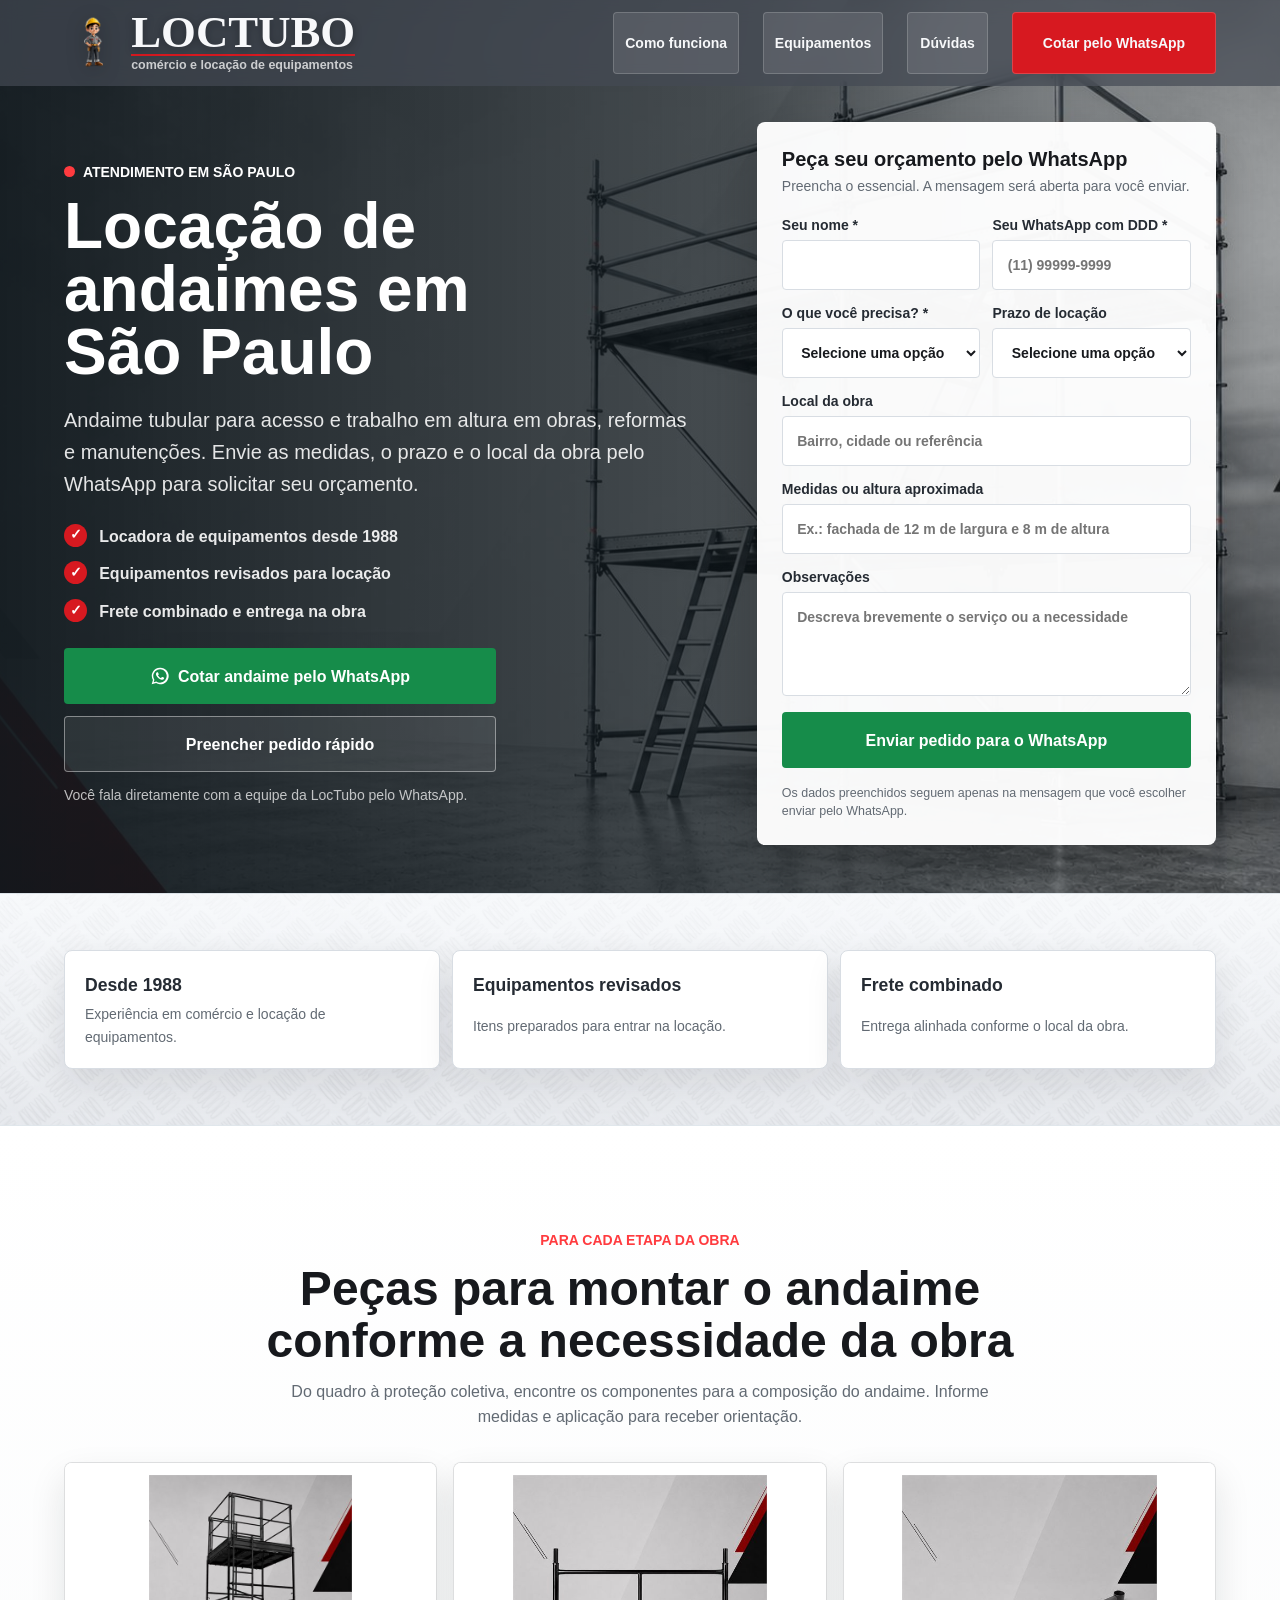
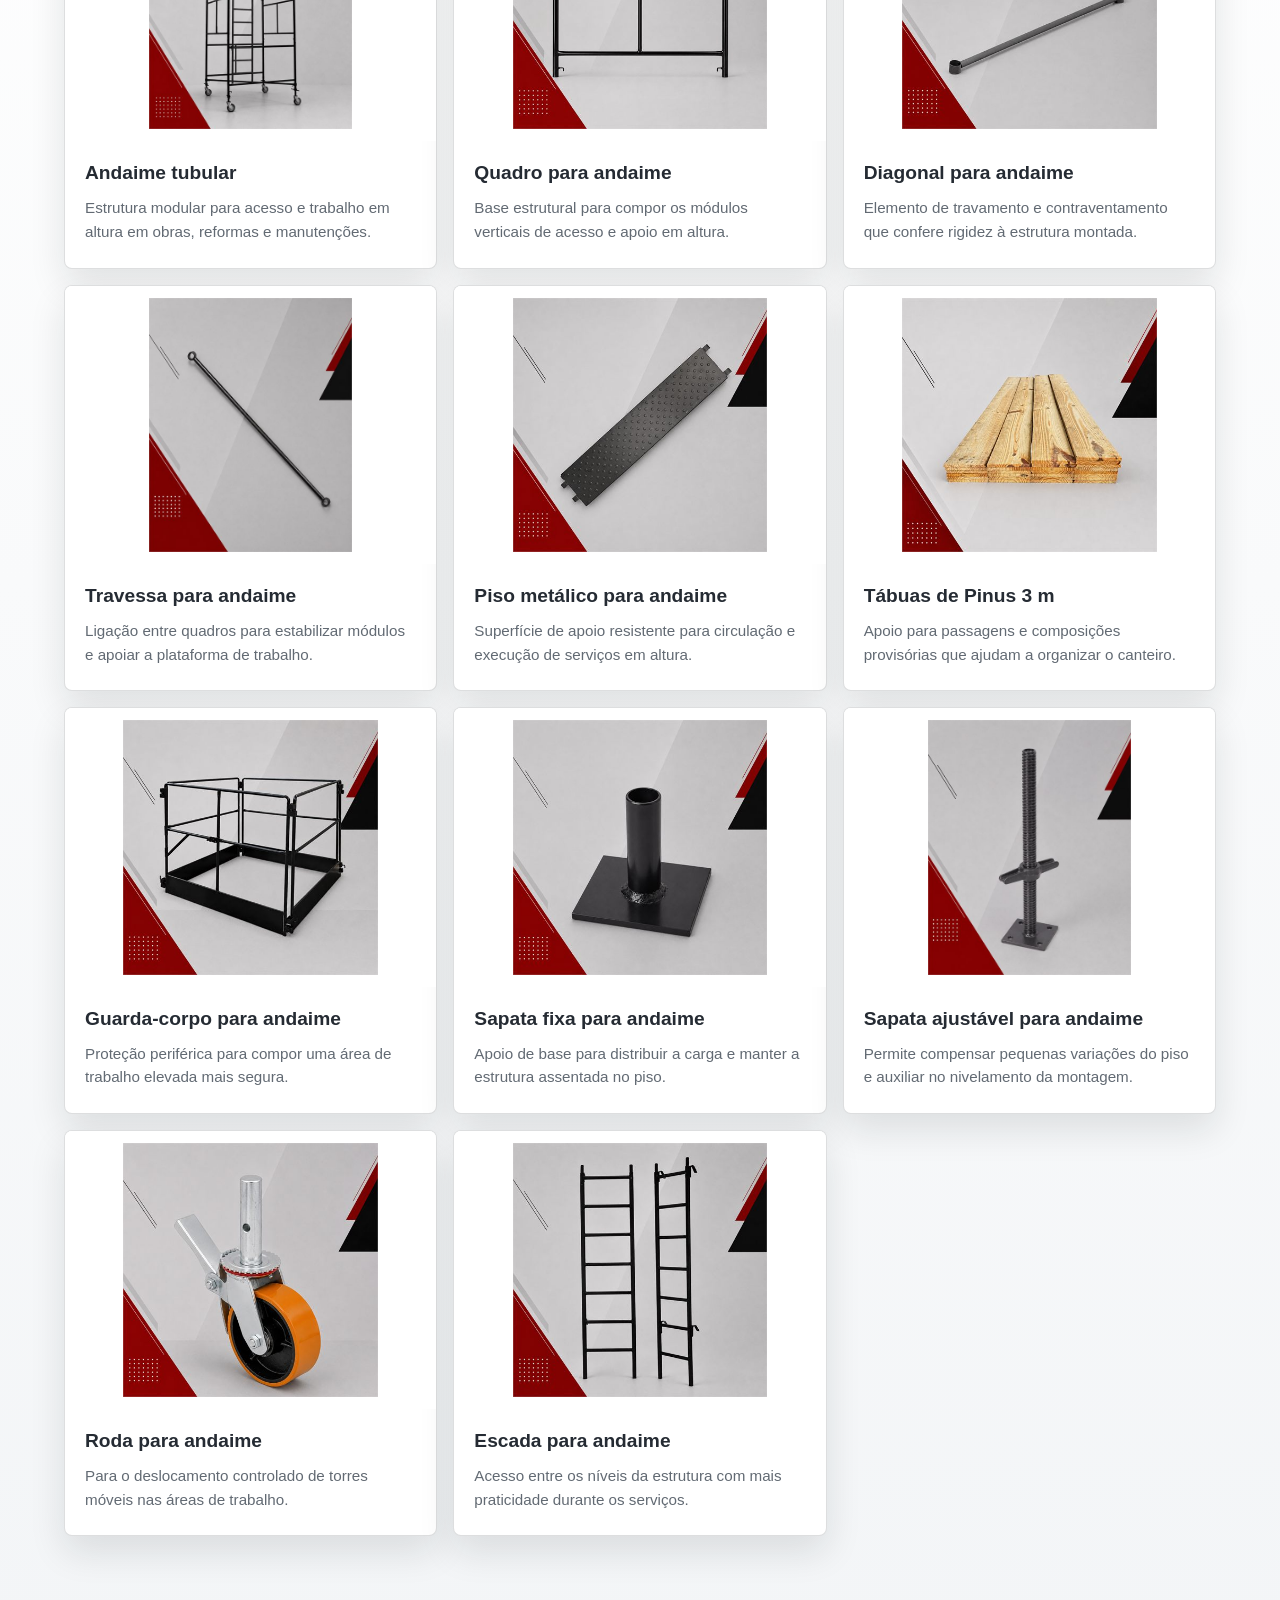
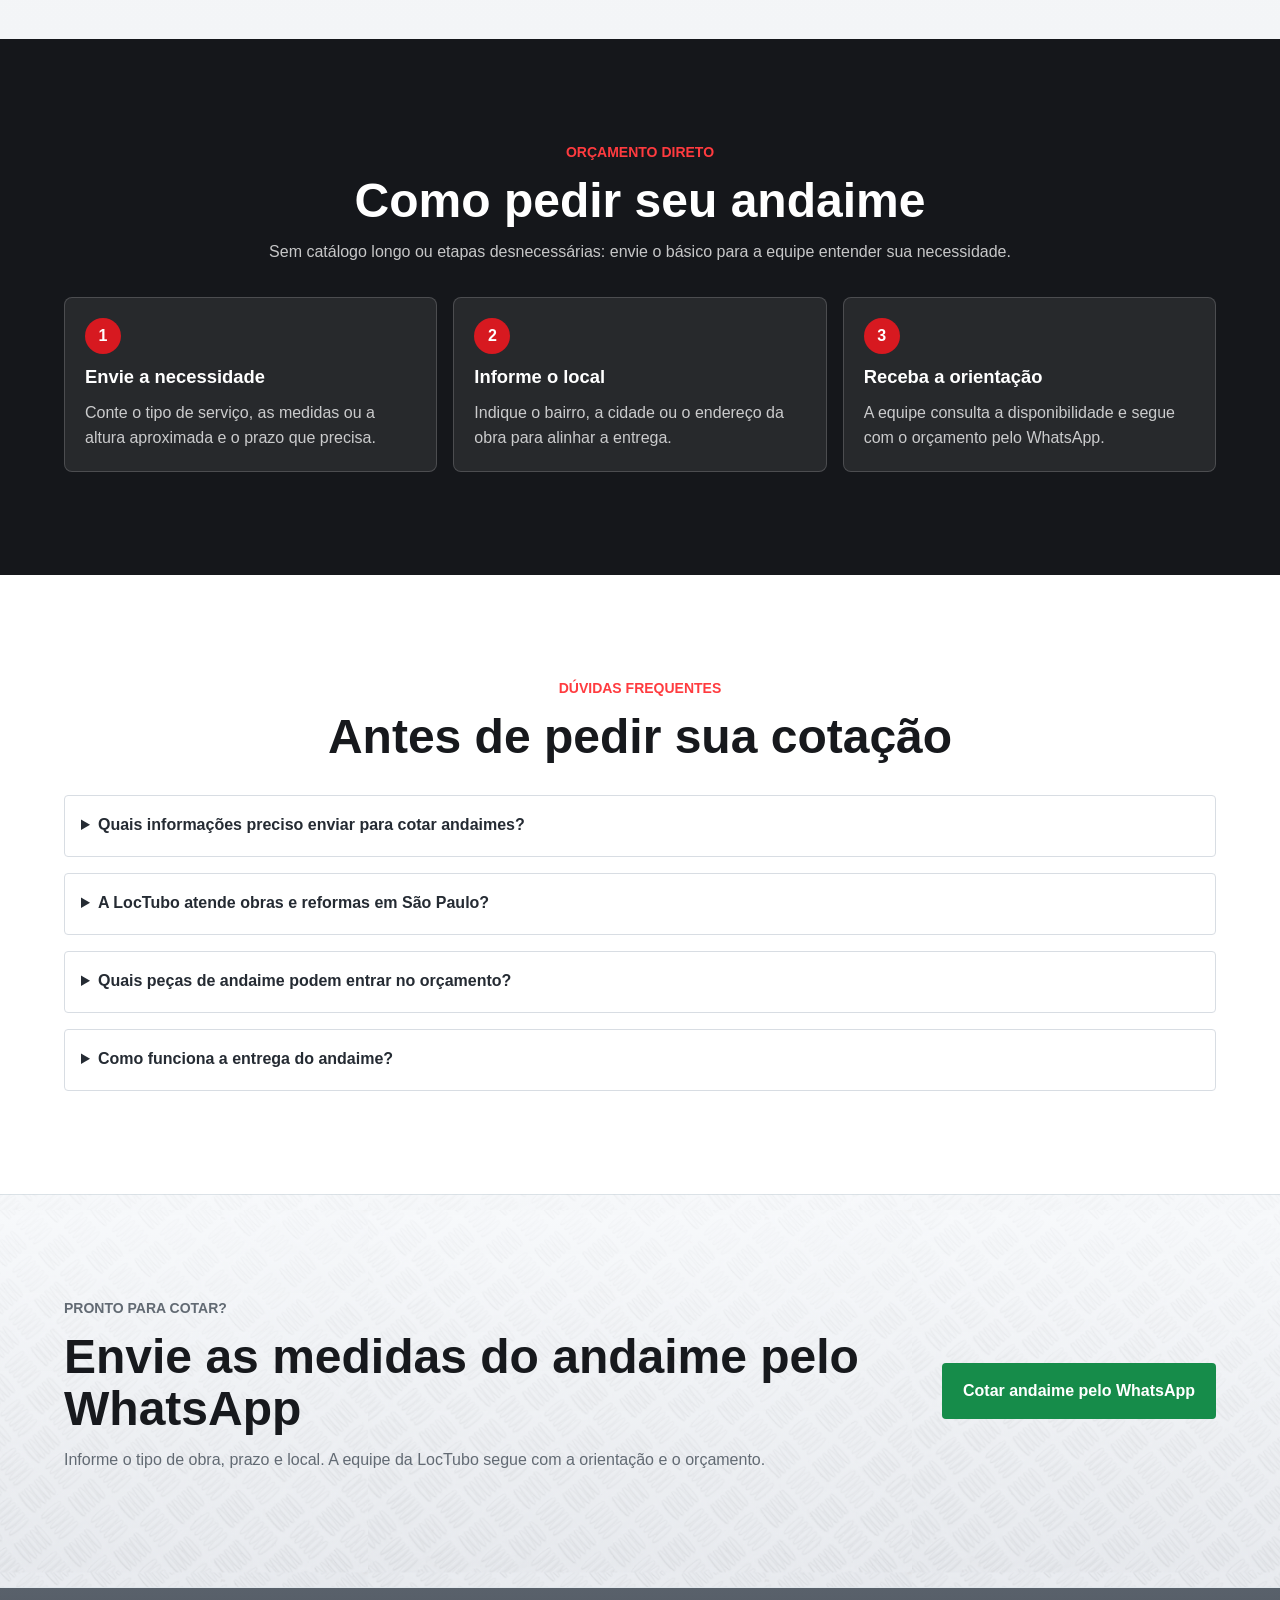
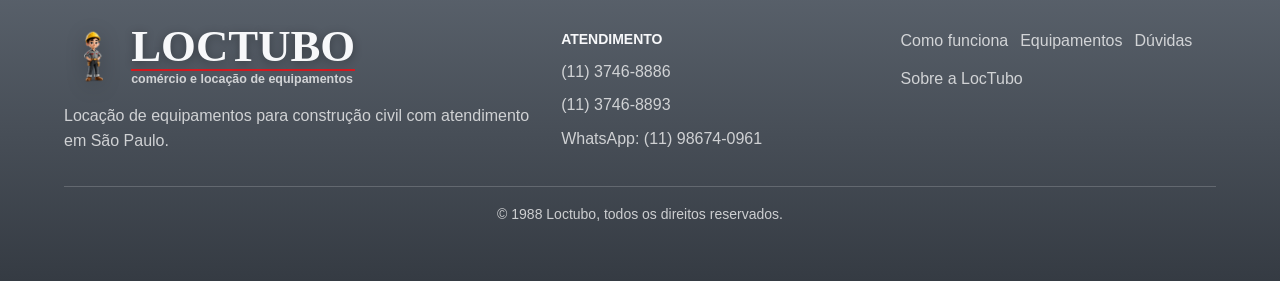
==== commit 7b3f0765: "feat(landings): atualiza catalogos de locacao Amplia os equipamentos exibidos, sincroniza as opcoes " ====
--- a/locacao-andaimes-sao-paulo.html
+++ b/locacao-andaimes-sao-paulo.html
@@ -30,7 +30,7 @@
       fetchpriority="high"
     >
     <link rel="stylesheet" href="css/styles.css?v=20260816-3">
-    <link rel="stylesheet" href="css/landing-pages.css?v=20260816-3">
+    <link rel="stylesheet" href="css/landing-pages.css?v=20260817-6">
     <script src="js/third-party.js?v=20260816-2" defer></script>
     <script src="js/landing-pages.js?v=20260816-4" defer></script>
     <script type="application/ld+json">
@@ -180,9 +180,17 @@
                 O que você precisa? *
                 <select name="necessidade" required>
                   <option value="" selected disabled>Selecione uma opção</option>
-                  <option>Torre de andaime</option>
-                  <option>Andaime fachadeiro</option>
-                  <option>Peças ou acessórios</option>
+                  <option>Andaime tubular</option>
+                  <option>Quadro para andaime</option>
+                  <option>Diagonal para andaime</option>
+                  <option>Travessa para andaime</option>
+                  <option>Piso metálico para andaime</option>
+                  <option>Tábuas de Pinus 3 m</option>
+                  <option>Guarda-corpo para andaime</option>
+                  <option>Sapata fixa para andaime</option>
+                  <option>Sapata ajustável para andaime</option>
+                  <option>Roda para andaime</option>
+                  <option>Escada para andaime</option>
                   <option>Não sei qual equipamento preciso</option>
                 </select>
               </label>
@@ -245,8 +253,8 @@
         <div class="container">
           <div class="landing-section__heading">
             <p class="eyebrow">Para cada etapa da obra</p>
-            <h2 id="equipamentos-title">Peças e configurações para cotar conforme sua necessidade</h2>
-            <p>Informe a atividade e as medidas aproximadas para receber orientação inicial e consultar a disponibilidade.</p>
+            <h2 id="equipamentos-title">Peças para montar o andaime conforme a necessidade da obra</h2>
+            <p>Do quadro à proteção coletiva, encontre os componentes para a composição do andaime. Informe medidas e aplicação para receber orientação.</p>
           </div>
           <div class="landing-solution-grid">
             <article class="landing-solution-card">
@@ -255,8 +263,8 @@
                 <img src="assets/imagens-catalogo/torre-andaime.png" width="1122" height="1402" loading="lazy" decoding="async" alt="Torre de andaime">
               </picture>
               <div class="landing-solution-card__body">
-                <h3>Torre de andaime</h3>
-                <p>Para acesso e trabalho em altura em reformas, manutenções e outras frentes de obra.</p>
+                <h3>Andaime tubular</h3>
+                <p>Estrutura modular para acesso e trabalho em altura em obras, reformas e manutenções.</p>
               </div>
             </article>
             <article class="landing-solution-card">
@@ -265,20 +273,28 @@
                 <img src="assets/imagens-catalogo/quadro-andaime.png" width="1254" height="1254" loading="lazy" decoding="async" alt="Quadro para andaime">
               </picture>
               <div class="landing-solution-card__body">
-                <h3>Quadros e acessórios</h3>
-                <p>Quadros, diagonais, travessas, sapatas, rodas, escadas e outros itens conforme a necessidade.</p>
+                <h3>Quadro para andaime</h3>
+                <p>Base estrutural para compor os módulos verticais de acesso e apoio em altura.</p>
               </div>
             </article>
             <article class="landing-solution-card">
               <picture>
-                <source srcset="assets/imagens-catalogo/otimizadas/guarda-corpo-andaime-480.jpg 480w, assets/imagens-catalogo/otimizadas/guarda-corpo-andaime-960.jpg 960w" sizes="(min-width: 42rem) 33vw, 100vw" type="image/jpeg">
-                <img src="assets/imagens-catalogo/guarda-corpo-andaime.png" width="1254" height="1254" loading="lazy" decoding="async" alt="Guarda-corpo para andaime">
+                <source srcset="assets/imagens-catalogo/otimizadas/diagonal-andaime-480.jpg 480w, assets/imagens-catalogo/otimizadas/diagonal-andaime-960.jpg 960w" sizes="(min-width: 42rem) 33vw, 100vw" type="image/jpeg">
+                <img src="assets/imagens-catalogo/diagonal-andaime.png" width="1254" height="1254" loading="lazy" decoding="async" alt="Diagonal para andaime">
               </picture>
               <div class="landing-solution-card__body">
-                <h3>Pisos e proteção</h3>
-                <p>Pisos metálicos, guarda-corpo e rodapé podem ser considerados no pedido conforme a aplicação.</p>
+                <h3>Diagonal para andaime</h3>
+                <p>Elemento de travamento e contraventamento que confere rigidez à estrutura montada.</p>
               </div>
             </article>
+            <article class="landing-solution-card"><picture><source srcset="assets/imagens-catalogo/otimizadas/travessa-andaime-480.jpg 480w, assets/imagens-catalogo/otimizadas/travessa-andaime-960.jpg 960w" sizes="(min-width: 42rem) 33vw, 100vw" type="image/jpeg"><img src="assets/imagens-catalogo/travessa-andaime.png" width="1254" height="1254" loading="lazy" decoding="async" alt="Travessa para andaime"></picture><div class="landing-solution-card__body"><h3>Travessa para andaime</h3><p>Ligação entre quadros para estabilizar módulos e apoiar a plataforma de trabalho.</p></div></article>
+            <article class="landing-solution-card"><picture><source srcset="assets/imagens-catalogo/otimizadas/piso-metalico-andaime-480.jpg 480w, assets/imagens-catalogo/otimizadas/piso-metalico-andaime-960.jpg 960w" sizes="(min-width: 42rem) 33vw, 100vw" type="image/jpeg"><img src="assets/imagens-catalogo/piso-metalico-andaime.png" width="1254" height="1254" loading="lazy" decoding="async" alt="Piso metálico para andaime"></picture><div class="landing-solution-card__body"><h3>Piso metálico para andaime</h3><p>Superfície de apoio resistente para circulação e execução de serviços em altura.</p></div></article>
+            <article class="landing-solution-card"><picture><source srcset="assets/imagens-catalogo/otimizadas/tabuas-de-pinus-3m-480.jpg 480w, assets/imagens-catalogo/otimizadas/tabuas-de-pinus-3m-960.jpg 960w" sizes="(min-width: 42rem) 33vw, 100vw" type="image/jpeg"><img src="assets/imagens-catalogo/tabuas-de-pinus-3m.png" width="1254" height="1254" loading="lazy" decoding="async" alt="Tábuas de Pinus de 3 metros"></picture><div class="landing-solution-card__body"><h3>Tábuas de Pinus 3 m</h3><p>Apoio para passagens e composições provisórias que ajudam a organizar o canteiro.</p></div></article>
+            <article class="landing-solution-card"><picture><source srcset="assets/imagens-catalogo/otimizadas/guarda-corpo-andaime-480.jpg 480w, assets/imagens-catalogo/otimizadas/guarda-corpo-andaime-960.jpg 960w" sizes="(min-width: 42rem) 33vw, 100vw" type="image/jpeg"><img src="assets/imagens-catalogo/guarda-corpo-andaime.png" width="1254" height="1254" loading="lazy" decoding="async" alt="Guarda-corpo para andaime"></picture><div class="landing-solution-card__body"><h3>Guarda-corpo para andaime</h3><p>Proteção periférica para compor uma área de trabalho elevada mais segura.</p></div></article>
+            <article class="landing-solution-card"><picture><source srcset="assets/imagens-catalogo/otimizadas/sapata-fixa-andaime-480.jpg 480w, assets/imagens-catalogo/otimizadas/sapata-fixa-andaime-960.jpg 960w" sizes="(min-width: 42rem) 33vw, 100vw" type="image/jpeg"><img src="assets/imagens-catalogo/sapata-fixa-andaime.png" width="1254" height="1254" loading="lazy" decoding="async" alt="Sapata fixa para andaime"></picture><div class="landing-solution-card__body"><h3>Sapata fixa para andaime</h3><p>Apoio de base para distribuir a carga e manter a estrutura assentada no piso.</p></div></article>
+            <article class="landing-solution-card"><picture><source srcset="assets/imagens-catalogo/otimizadas/sapata-ajustavel-andaime-480.jpg 480w, assets/imagens-catalogo/otimizadas/sapata-ajustavel-andaime-960.jpg 960w" sizes="(min-width: 42rem) 33vw, 100vw" type="image/jpeg"><img src="assets/imagens-catalogo/sapata-ajustavel-andaime.png" width="1254" height="1254" loading="lazy" decoding="async" alt="Sapata ajustável para andaime"></picture><div class="landing-solution-card__body"><h3>Sapata ajustável para andaime</h3><p>Permite compensar pequenas variações do piso e auxiliar no nivelamento da montagem.</p></div></article>
+            <article class="landing-solution-card"><picture><source srcset="assets/imagens-catalogo/otimizadas/roda-andaime-480.jpg 480w, assets/imagens-catalogo/otimizadas/roda-andaime-960.jpg 960w" sizes="(min-width: 42rem) 33vw, 100vw" type="image/jpeg"><img src="assets/imagens-catalogo/roda-andaime.png" width="1254" height="1254" loading="lazy" decoding="async" alt="Roda para andaime"></picture><div class="landing-solution-card__body"><h3>Roda para andaime</h3><p>Para o deslocamento controlado de torres móveis nas áreas de trabalho.</p></div></article>
+            <article class="landing-solution-card"><picture><source srcset="assets/imagens-catalogo/otimizadas/escada-andaime-480.jpg 480w, assets/imagens-catalogo/otimizadas/escada-andaime-960.jpg 960w" sizes="(min-width: 42rem) 33vw, 100vw" type="image/jpeg"><img src="assets/imagens-catalogo/escada-andaime.png" width="1122" height="1402" loading="lazy" decoding="async" alt="Escada para andaime"></picture><div class="landing-solution-card__body"><h3>Escada para andaime</h3><p>Acesso entre os níveis da estrutura com mais praticidade durante os serviços.</p></div></article>
           </div>
         </div>
       </section>
--- a/css/landing-pages.css
+++ b/css/landing-pages.css
@@ -287,7 +287,10 @@
 }
 
 .landing-proof-section {
-  background: #f5f7f8;
+  background:
+    linear-gradient(180deg, rgb(248 250 252 / 96%) 0%, rgb(232 235 239 / 92%) 100%),
+    var(--bg-metal-diamond) center / 34rem auto repeat;
+  border-block: 1px solid rgb(216 224 229 / 70%);
   padding: clamp(2rem, 5vw, 3.5rem) 0;
 }
 
@@ -377,6 +380,64 @@
   color: var(--color-muted);
 }
 
+.landing-page--martelete .landing-solution-card,
+.landing-page--concretagem .landing-solution-card,
+.landing-page--andaimes .landing-solution-card,
+.landing-page--escoramento .landing-solution-card {
+  border-color: rgb(16 24 29 / 14%);
+  box-shadow: 0 16px 36px rgb(16 24 29 / 11%);
+  transition: box-shadow var(--transition-fast), transform var(--transition-fast);
+}
+
+.landing-page--martelete .landing-solution-card picture,
+.landing-page--concretagem .landing-solution-card picture,
+.landing-page--andaimes .landing-solution-card picture,
+.landing-page--escoramento .landing-solution-card picture {
+  background: linear-gradient(145deg, #ffffff 0%, #edf1f3 100%);
+}
+
+.landing-page--martelete .landing-solution-card img,
+.landing-page--concretagem .landing-solution-card img,
+.landing-page--andaimes .landing-solution-card img,
+.landing-page--escoramento .landing-solution-card img {
+  padding: var(--space-3);
+}
+
+.landing-page--martelete .landing-solution-card__body,
+.landing-page--concretagem .landing-solution-card__body,
+.landing-page--andaimes .landing-solution-card__body,
+.landing-page--escoramento .landing-solution-card__body {
+  gap: var(--space-3);
+  padding: var(--space-5) var(--space-5) var(--space-6);
+}
+
+.landing-page--martelete .landing-solution-card__body h3,
+.landing-page--concretagem .landing-solution-card__body h3,
+.landing-page--andaimes .landing-solution-card__body h3,
+.landing-page--escoramento .landing-solution-card__body h3 {
+  color: var(--color-secondary-dark);
+  font-size: 1.2rem;
+  line-height: 1.2;
+}
+
+.landing-page--martelete .landing-solution-card__body p,
+.landing-page--concretagem .landing-solution-card__body p,
+.landing-page--andaimes .landing-solution-card__body p,
+.landing-page--escoramento .landing-solution-card__body p {
+  font-size: 0.95rem;
+  line-height: 1.55;
+}
+
+@media (hover: hover) {
+  .landing-page--martelete .landing-solution-card:hover,
+  .landing-page--concretagem .landing-solution-card:hover,
+  .landing-page--andaimes .landing-solution-card:hover,
+  .landing-page--escoramento .landing-solution-card:hover {
+    box-shadow: 0 22px 44px rgb(16 24 29 / 16%);
+    transform: translateY(-0.25rem);
+  }
+}
+
 .landing-how {
   overflow-x: clip;
   background: var(--color-dark);
@@ -444,8 +505,10 @@
 
 .landing-contact-band {
   background:
-    linear-gradient(135deg, var(--color-primary-dark) 0%, var(--color-primary) 54%, #7c0e13 100%);
-  color: #ffffff;
+    linear-gradient(180deg, rgb(248 250 252 / 96%) 0%, rgb(232 235 239 / 92%) 100%),
+    var(--bg-metal-diamond) center / 34rem auto repeat;
+  border-block: 1px solid rgb(216 224 229 / 70%);
+  color: var(--color-ink);
 }
 
 .landing-contact-band__layout {
@@ -460,7 +523,7 @@
 }
 
 .landing-contact-band p {
-  color: rgb(255 255 255 / 86%);
+  color: var(--color-muted);
 }
 
 .landing-contact-band .landing-button {
@@ -509,6 +572,11 @@
 }
 
 @media (min-width: 58rem) {
+  .landing-page .site-nav__cta {
+    flex: 0 0 12.75rem;
+    width: 12.75rem;
+  }
+
   .landing-hero {
     min-height: 44rem;
     padding-bottom: var(--space-12);
@@ -594,7 +662,18 @@
     transition: none;
   }
 
-  .landing-button:hover {
+  .landing-page--martelete .landing-solution-card,
+  .landing-page--concretagem .landing-solution-card,
+  .landing-page--andaimes .landing-solution-card,
+  .landing-page--escoramento .landing-solution-card {
+    transition: none;
+  }
+
+  .landing-button:hover,
+  .landing-page--martelete .landing-solution-card:hover,
+  .landing-page--concretagem .landing-solution-card:hover,
+  .landing-page--andaimes .landing-solution-card:hover,
+  .landing-page--escoramento .landing-solution-card:hover {
     transform: none;
   }
 }
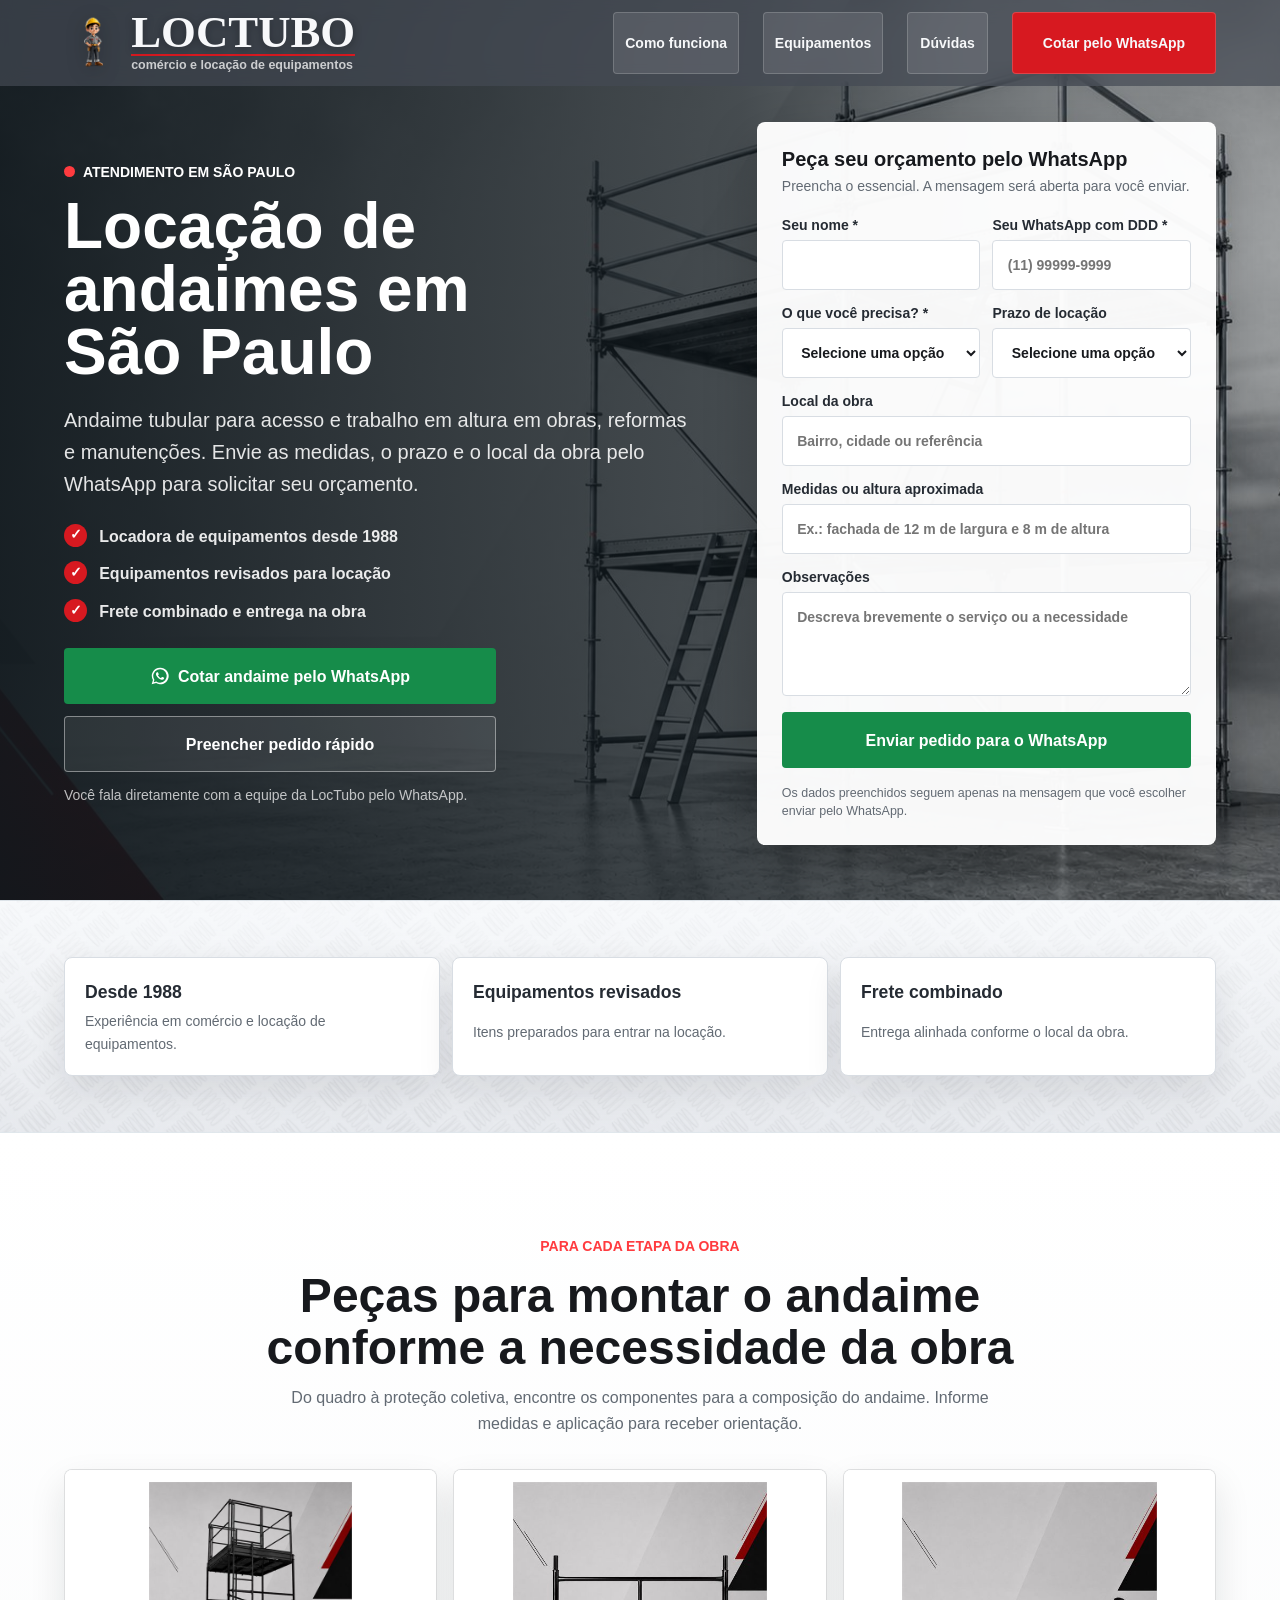
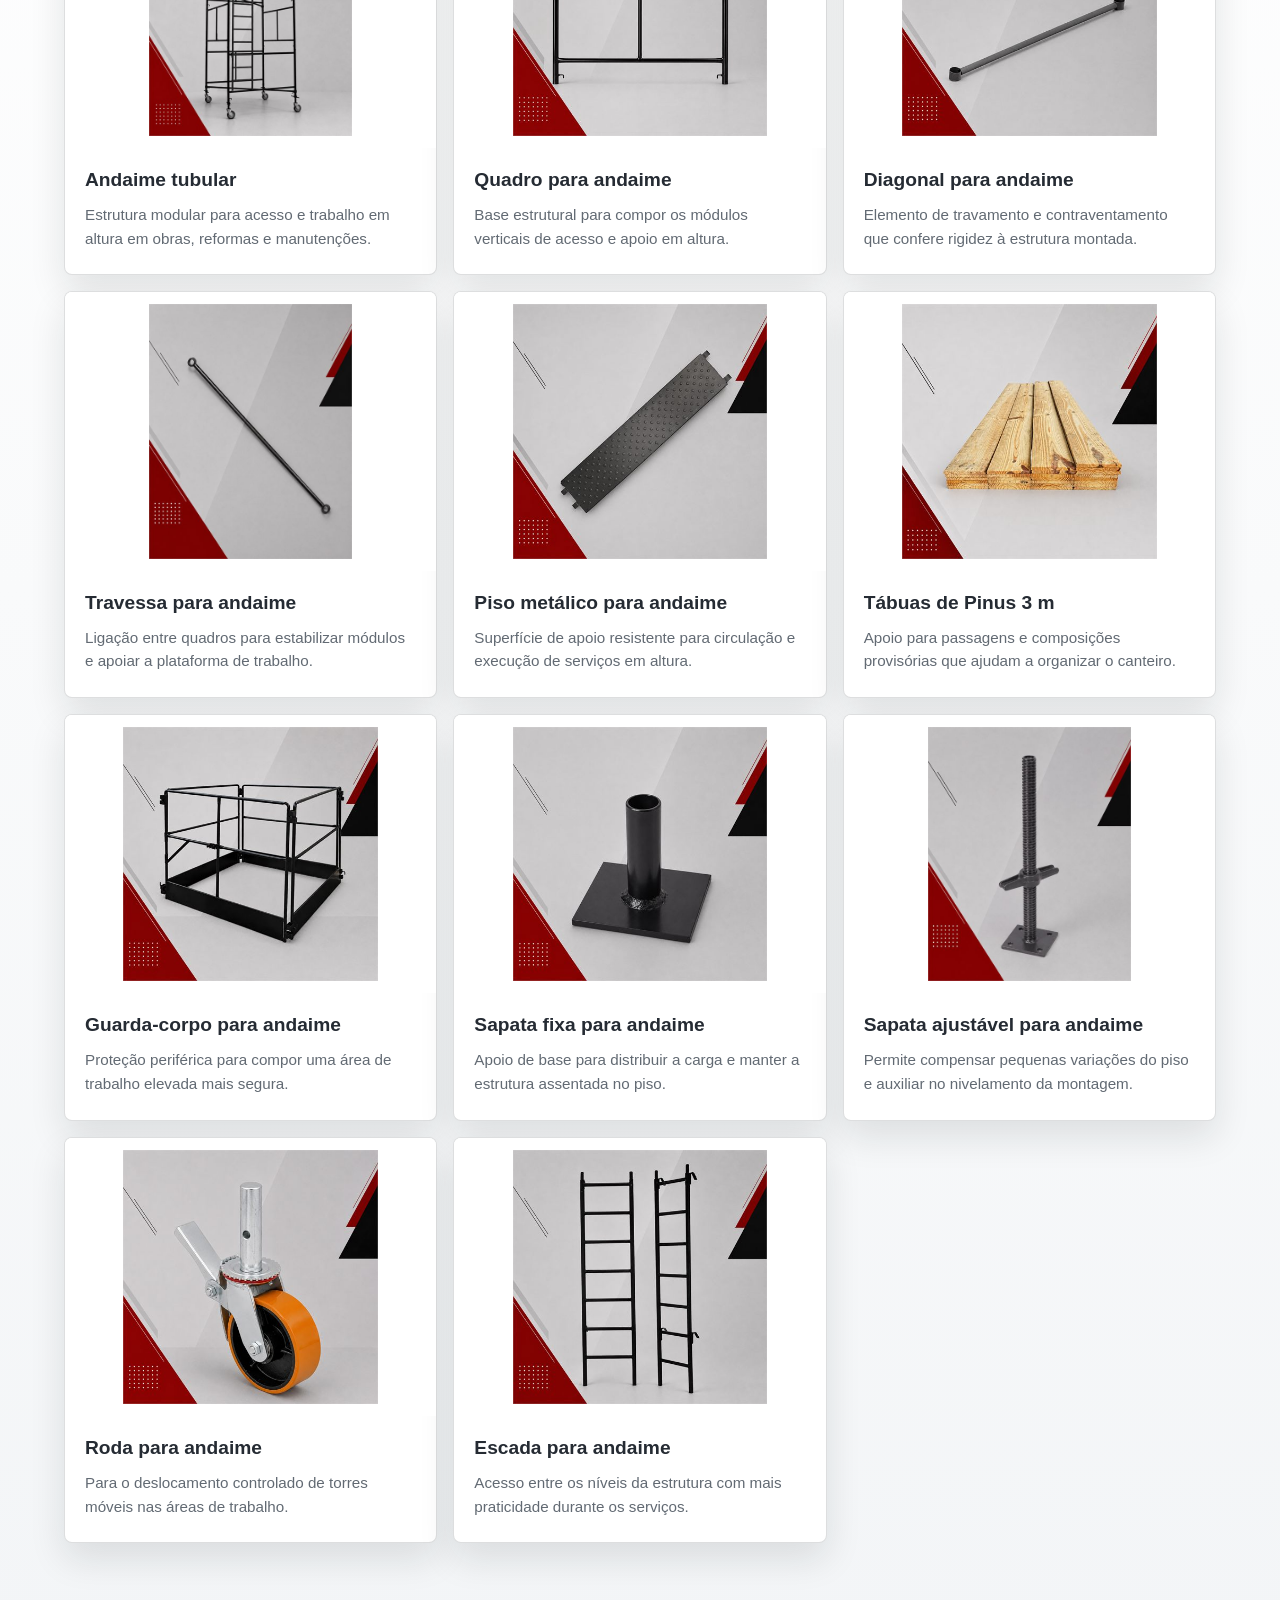
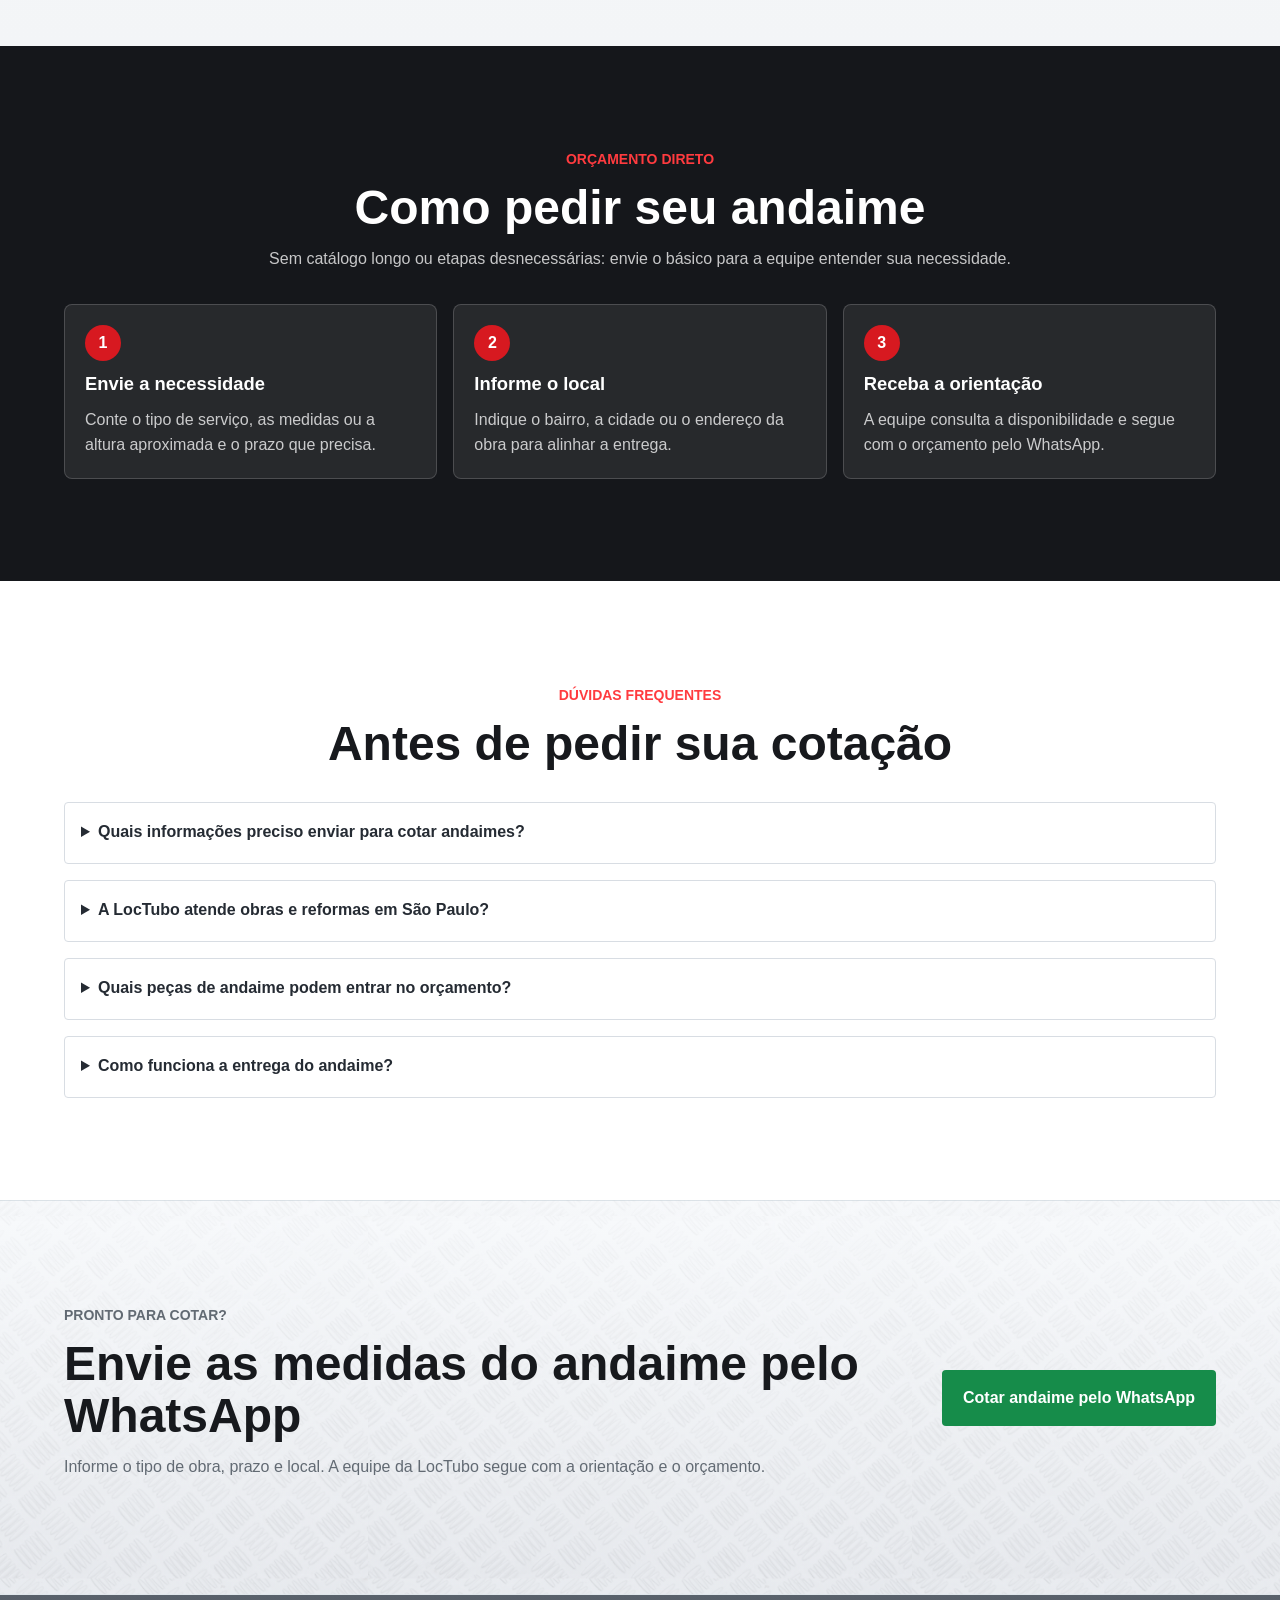
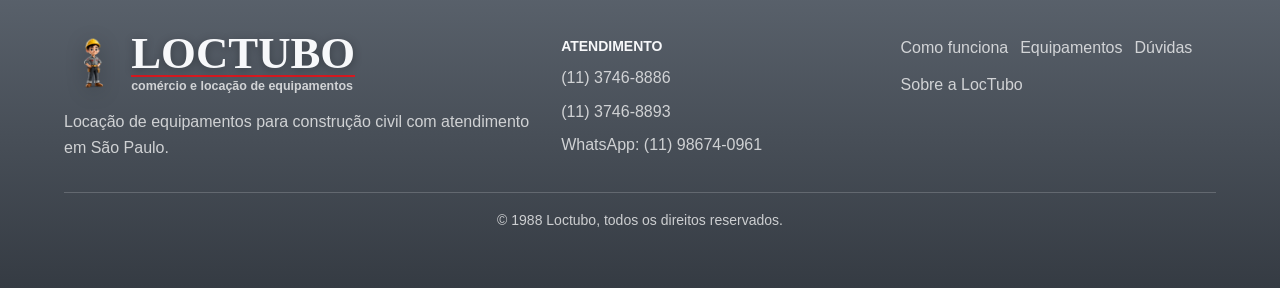
==== commit b2ab383e: "fix(landings): ajusta altura dos heroes Garante que o hero com formulario ocupe toda a viewport em t" ====
--- a/locacao-andaimes-sao-paulo.html
+++ b/locacao-andaimes-sao-paulo.html
@@ -30,7 +30,7 @@
       fetchpriority="high"
     >
     <link rel="stylesheet" href="css/styles.css?v=20260816-3">
-    <link rel="stylesheet" href="css/landing-pages.css?v=20260817-6">
+    <link rel="stylesheet" href="css/landing-pages.css?v=20260817-7">
     <script src="js/third-party.js?v=20260816-2" defer></script>
     <script src="js/landing-pages.js?v=20260816-4" defer></script>
     <script type="application/ld+json">
--- a/css/landing-pages.css
+++ b/css/landing-pages.css
@@ -578,7 +578,8 @@
   }
 
   .landing-hero {
-    min-height: 44rem;
+    min-height: max(44rem, 100vh);
+    min-height: max(44rem, 100svh);
     padding-bottom: var(--space-12);
   }
 
